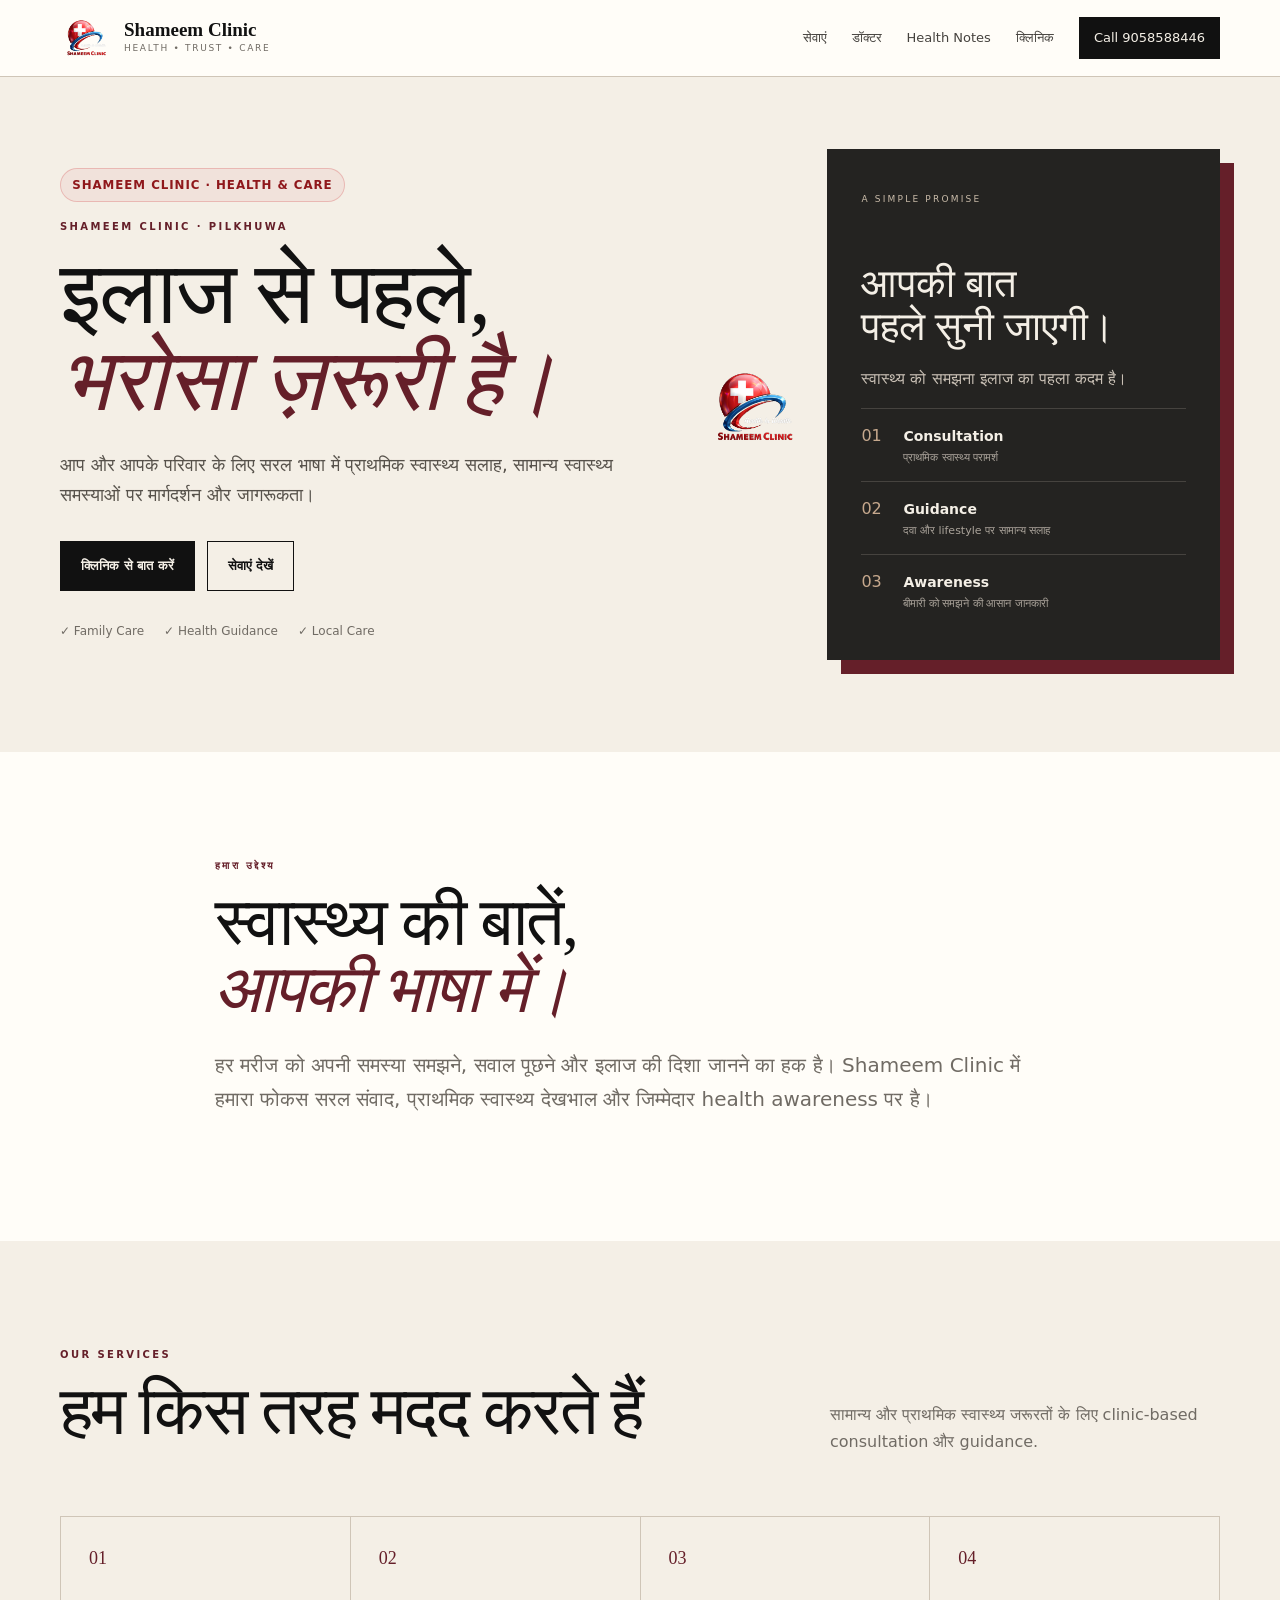
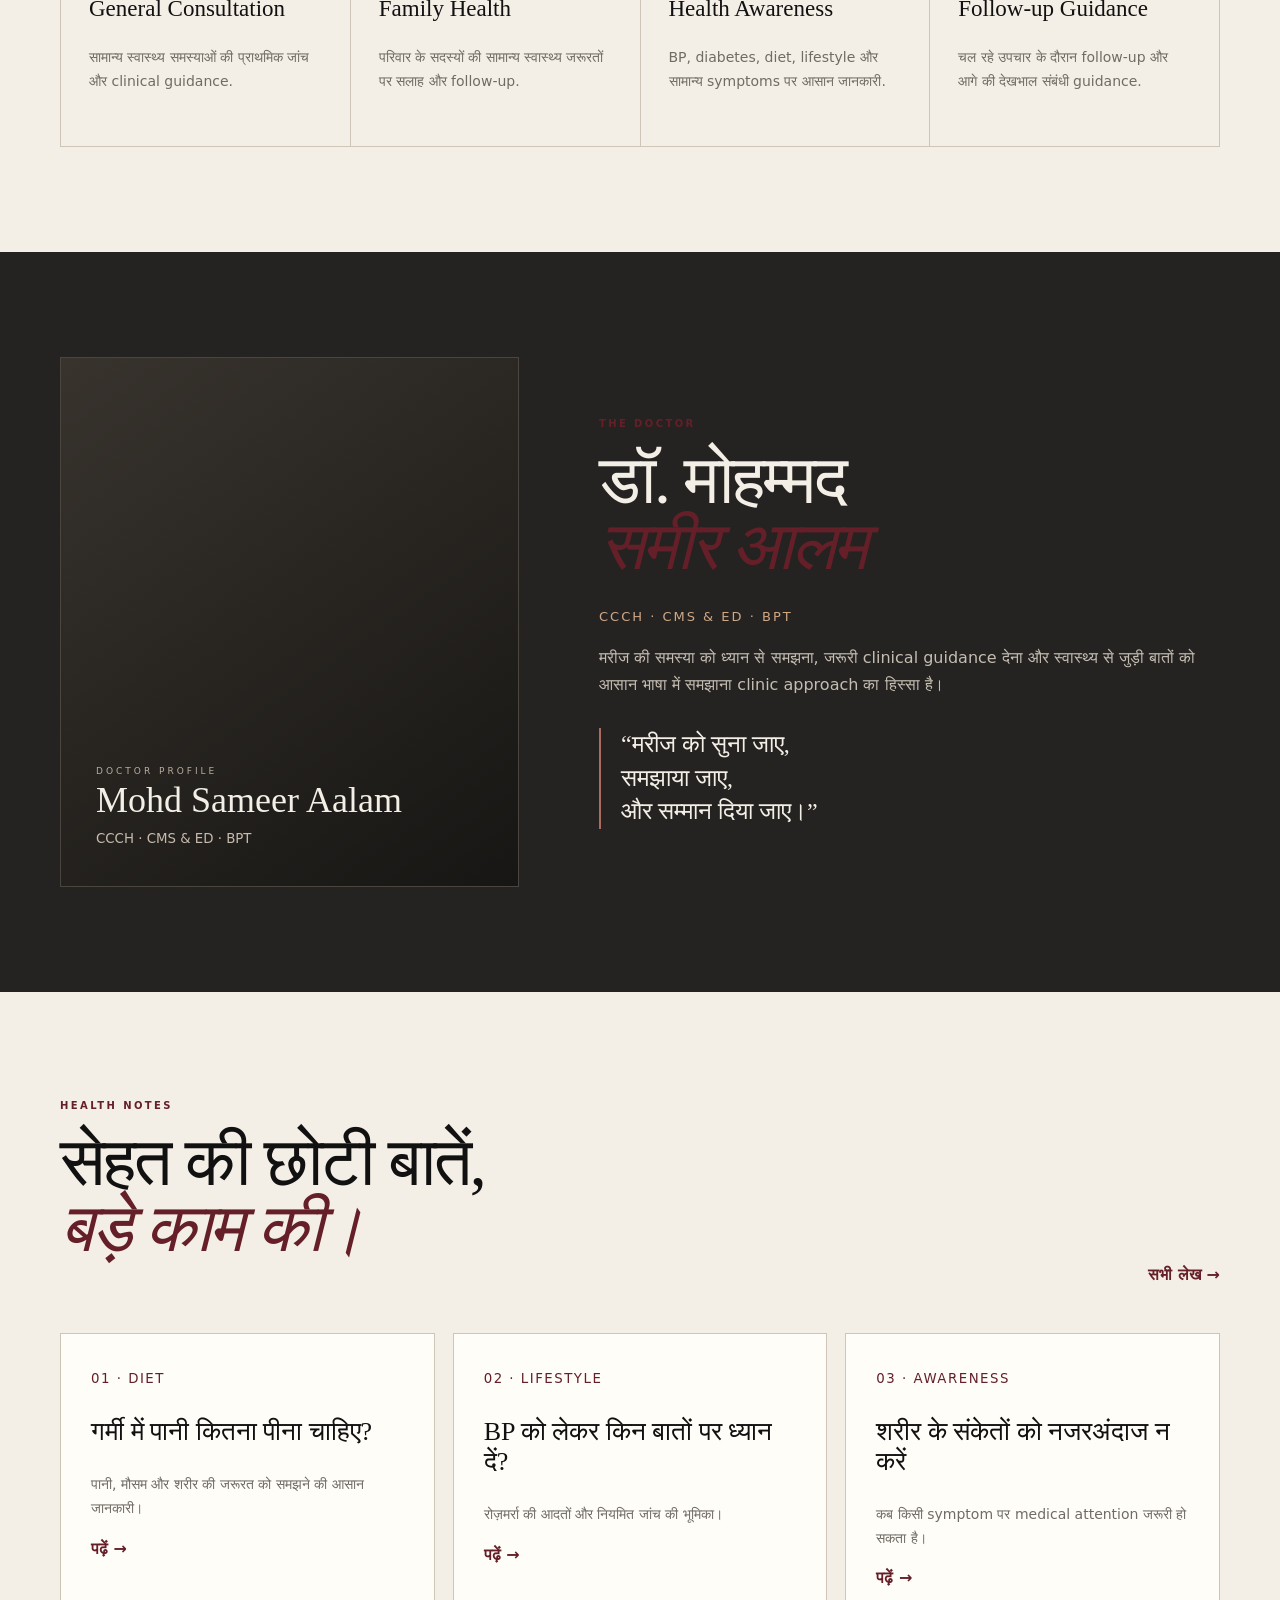
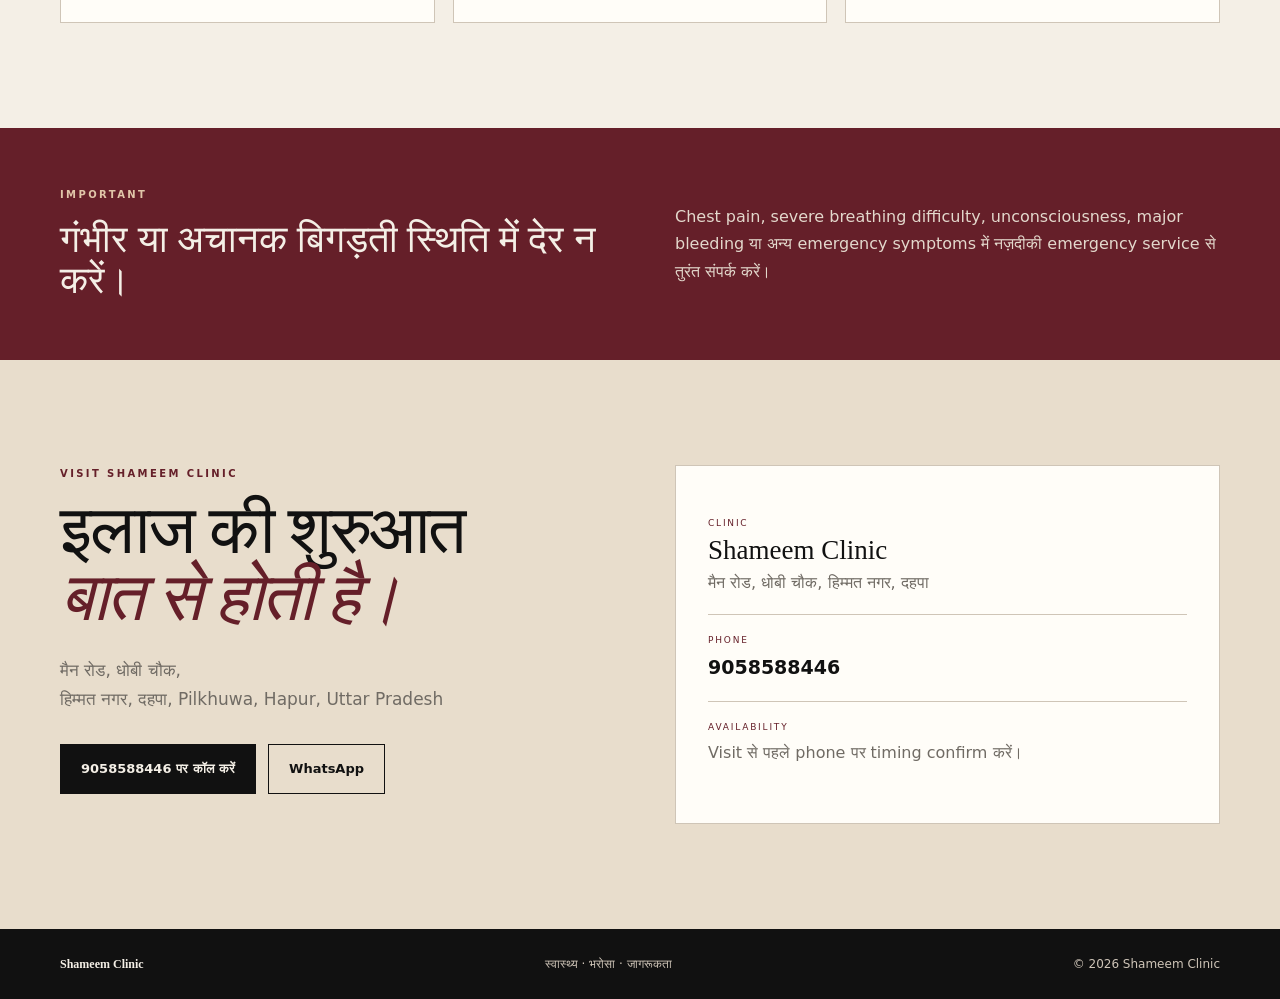
==== index.html @ fa13feb5 "Fix doctor section overflow and remove oversized logo" ====
<!doctype html>
<html lang="hi">
<head>
<meta charset="utf-8">
<meta name="viewport" content="width=device-width,initial-scale=1">
<title>Shameem Clinic | Pilkhuwa, Hapur</title>
<meta name="description" content="Shameem Clinic, Pilkhuwa, Hapur. प्राथमिक स्वास्थ्य परामर्श, family care और health awareness।">
<meta name="theme-color" content="#c82026">
<meta property="og:title" content="Shameem Clinic | Pilkhuwa, Hapur">
<meta property="og:description" content="सरल भाषा में स्वास्थ्य सलाह और प्राथमिक स्वास्थ्य सेवाएं।">
<link rel="icon" type="image/png" href="assets/shameem-clinic-logo-transparent.png">
<link rel="stylesheet" href="assets/style.css">
</head>
<body>
<header class="site-header">
  <div class="container nav-wrap">
    <a class="brand" href="#home" aria-label="Shameem Clinic home">
      <img class="brand-logo" src="assets/shameem-clinic-logo-transparent.png" alt="Shameem Clinic logo">
      <span class="brand-copy"><strong>Shameem Clinic</strong><small>Health • Trust • Care</small></span>
    </a>
    <button class="menu-btn" aria-label="Menu" aria-expanded="false" aria-controls="main-nav">☰</button>
    <nav id="main-nav" class="nav" aria-label="मुख्य मेनू">
      <a href="#services">सेवाएं</a>
      <a href="#doctor">डॉक्टर</a>
      <a href="#health">Health Notes</a>
      <a href="#visit">क्लिनिक</a>
      <a class="nav-cta" href="tel:+919058588446">Call 9058588446</a>
    </nav>
  </div>
</header>

<main>
<section id="home" class="hero">
  <div class="container hero-grid">
    <div class="hero-copy">
      <div class="sc-brand-badge">SHAMEEM CLINIC · HEALTH &amp; CARE</div>
      <p class="eyebrow">SHAMEEM CLINIC · PILKHUWA</p>
      <h1>इलाज से पहले,<br><em>भरोसा ज़रूरी है।</em></h1>
      <p class="lead">आप और आपके परिवार के लिए सरल भाषा में प्राथमिक स्वास्थ्य सलाह, सामान्य स्वास्थ्य समस्याओं पर मार्गदर्शन और जागरूकता।</p>
      <div class="actions">
        <a class="btn btn-dark" href="tel:+919058588446">क्लिनिक से बात करें</a>
        <a class="btn btn-light" href="#services">सेवाएं देखें</a>
      </div>
      <div class="trust-row">
        <span>✓ Family Care</span><span>✓ Health Guidance</span><span>✓ Local Care</span>
      </div>
    </div>

    <div class="hero-visual">
      <div class="hero-logo-wrap">
        <img class="sc-hero-logo" src="assets/shameem-clinic-logo-transparent.png" alt="Shameem Clinic logo" loading="eager">
      </div>
      <aside class="hero-card">
        <p class="card-label">A SIMPLE PROMISE</p>
        <h2>आपकी बात<br>पहले सुनी जाएगी।</h2>
        <p>स्वास्थ्य को समझना इलाज का पहला कदम है।</p>
        <div class="mini-note"><span>01</span><div><b>Consultation</b><small>प्राथमिक स्वास्थ्य परामर्श</small></div></div>
        <div class="mini-note"><span>02</span><div><b>Guidance</b><small>दवा और lifestyle पर सामान्य सलाह</small></div></div>
        <div class="mini-note"><span>03</span><div><b>Awareness</b><small>बीमारी को समझने की आसान जानकारी</small></div></div>
      </aside>
    </div>
  </div>
</section>

<section class="intro section">
  <div class="container narrow">
    <p class="eyebrow">हमारा उद्देश्य</p>
    <h2>स्वास्थ्य की बातें,<br><em>आपकी भाषा में।</em></h2>
    <p>हर मरीज को अपनी समस्या समझने, सवाल पूछने और इलाज की दिशा जानने का हक है। Shameem Clinic में हमारा फोकस सरल संवाद, प्राथमिक स्वास्थ्य देखभाल और जिम्मेदार health awareness पर है।</p>
  </div>
</section>

<section id="services" class="section cream">
  <div class="container">
    <div class="section-head">
      <div><p class="eyebrow">OUR SERVICES</p><h2>हम किस तरह मदद करते हैं</h2></div>
      <p>सामान्य और प्राथमिक स्वास्थ्य जरूरतों के लिए clinic-based consultation और guidance.</p>
    </div>
    <div class="service-grid">
      <article><span>01</span><h3>General Consultation</h3><p>सामान्य स्वास्थ्य समस्याओं की प्राथमिक जांच और clinical guidance.</p></article>
      <article><span>02</span><h3>Family Health</h3><p>परिवार के सदस्यों की सामान्य स्वास्थ्य जरूरतों पर सलाह और follow-up.</p></article>
      <article><span>03</span><h3>Health Awareness</h3><p>BP, diabetes, diet, lifestyle और सामान्य symptoms पर आसान जानकारी.</p></article>
      <article><span>04</span><h3>Follow-up Guidance</h3><p>चल रहे उपचार के दौरान follow-up और आगे की देखभाल संबंधी guidance.</p></article>
    </div>
  </div>
</section>

<section id="doctor" class="section doctor-section">
  <div class="container doctor-grid">
    <div class="portrait-placeholder">
      <span>DOCTOR PROFILE</span>
      <strong>Mohd Sameer Aalam</strong>
      <small>CCCH · CMS &amp; ED · BPT</small>
    </div>
    <div>
      <p class="eyebrow">THE DOCTOR</p>
      <h2>डॉ. मोहम्मद<br><em>समीर आलम</em></h2>
      <p class="credentials">CCCH · CMS &amp; ED · BPT</p>
      <p>मरीज की समस्या को ध्यान से समझना, जरूरी clinical guidance देना और स्वास्थ्य से जुड़ी बातों को आसान भाषा में समझाना clinic approach का हिस्सा है।</p>
      <div class="quote">“मरीज को सुना जाए,<br>समझाया जाए,<br>और सम्मान दिया जाए।”</div>
    </div>
  </div>
</section>

<section id="health" class="section cream">
  <div class="container">
    <div class="section-head">
      <div><p class="eyebrow">HEALTH NOTES</p><h2>सेहत की छोटी बातें,<br><em>बड़े काम की।</em></h2></div>
      <a class="text-link" href="health-notes.html">सभी लेख →</a>
    </div>
    <div class="article-grid">
      <article><small>01 · DIET</small><h3>गर्मी में पानी कितना पीना चाहिए?</h3><p>पानी, मौसम और शरीर की जरूरत को समझने की आसान जानकारी।</p><a href="health-notes.html">पढ़ें →</a></article>
      <article><small>02 · LIFESTYLE</small><h3>BP को लेकर किन बातों पर ध्यान दें?</h3><p>रोज़मर्रा की आदतों और नियमित जांच की भूमिका।</p><a href="health-notes.html">पढ़ें →</a></article>
      <article><small>03 · AWARENESS</small><h3>शरीर के संकेतों को नजरअंदाज न करें</h3><p>कब किसी symptom पर medical attention जरूरी हो सकता है।</p><a href="health-notes.html">पढ़ें →</a></article>
    </div>
  </div>
</section>

<section class="emergency">
  <div class="container emergency-inner">
    <div><p class="eyebrow">IMPORTANT</p><h2>गंभीर या अचानक बिगड़ती स्थिति में देर न करें।</h2></div>
    <p>Chest pain, severe breathing difficulty, unconsciousness, major bleeding या अन्य emergency symptoms में नज़दीकी emergency service से तुरंत संपर्क करें।</p>
  </div>
</section>

<section id="visit" class="section contact">
  <div class="container contact-grid">
    <div>
      <p class="eyebrow">VISIT SHAMEEM CLINIC</p>
      <h2>इलाज की शुरुआत<br><em>बात से होती है।</em></h2>
      <p class="address">मैन रोड, धोबी चौक,<br>हिम्मत नगर, दहपा, Pilkhuwa, Hapur, Uttar Pradesh</p>
      <div class="actions">
        <a class="btn btn-dark" href="tel:+919058588446">9058588446 पर कॉल करें</a>
        <a class="btn btn-light" href="https://wa.me/919058588446?text=Namaste%20Shameem%20Clinic%2C%20mujhe%20consultation%20ke%20baare%20mein%20jaankari%20chahiye." target="_blank" rel="noopener">WhatsApp</a>
      </div>
    </div>
    <div class="contact-card">
      <div><small>CLINIC</small><strong>Shameem Clinic</strong><span>मैन रोड, धोबी चौक, हिम्मत नगर, दहपा</span></div>
      <div><small>PHONE</small><a href="tel:+919058588446">9058588446</a></div>
      <div><small>AVAILABILITY</small><span>Visit से पहले phone पर timing confirm करें।</span></div>
    </div>
  </div>
</section>
</main>

<footer>
  <div class="container footer-grid"><strong>Shameem Clinic</strong><span>स्वास्थ्य · भरोसा · जागरूकता</span><span>© 2026 Shameem Clinic</span></div>
</footer>
<script src="assets/script.js"></script>
</body>
</html>
---- assets/style.css ----
:root{--cream:#f4efe6;--beige:#e8ddcc;--paper:#d9ccba;--ink:#111;--charcoal:#242321;--maroon:#651f29;--muted:#706b64;--border:#cfc5b7;--white:#fffdf8;--red:#c82026;--red-dark:#8f171b;--blue:#0879c9;--max:1160px}
*{box-sizing:border-box}
html{scroll-behavior:smooth}
body{margin:0;background:var(--white);color:var(--ink);font-family:Inter,Manrope,system-ui,-apple-system,"Segoe UI",sans-serif;line-height:1.7}
a{color:inherit;text-decoration:none}
.container{width:min(calc(100% - 40px),var(--max));margin:auto}
.site-header{position:sticky;top:0;z-index:20;background:rgba(255,253,248,.96);backdrop-filter:blur(10px);border-bottom:1px solid var(--border)}
.nav-wrap{min-height:76px;display:flex;align-items:center;justify-content:space-between}
.brand{display:flex;gap:12px;align-items:center}
.brand-logo{width:52px;height:52px;object-fit:contain;display:block;background:transparent;box-shadow:none}
.brand-copy strong{display:block;font:600 19px Georgia,serif}
.brand-copy small{display:block;color:var(--muted);font-size:9px;letter-spacing:1.7px;text-transform:uppercase}
.nav{display:flex;align-items:center;gap:25px;font-size:13px}
.nav a:not(.nav-cta){color:#45423e}
.nav a:hover{color:var(--maroon)}
.nav-cta{padding:10px 15px;background:var(--ink);color:var(--cream)!important}
.menu-btn{display:none;border:0;background:none;font-size:25px;color:var(--ink)}
.hero{background:var(--cream);padding:72px 0 92px}
.hero-grid{display:grid;grid-template-columns:1.05fr .95fr;gap:64px;align-items:center}
.hero-copy{padding:10px 0}
.sc-brand-badge{display:inline-flex;align-items:center;gap:.45rem;margin-bottom:1rem;padding:.38rem .7rem;border:1px solid rgba(200,32,38,.22);border-radius:999px;color:var(--red-dark);background:rgba(200,32,38,.055);font-size:.74rem;font-weight:800;letter-spacing:.08em;text-transform:uppercase}
.eyebrow{font-size:10px;letter-spacing:2.4px;color:var(--maroon);font-weight:800;margin:0 0 16px}
.hero h1,.section h2{font-family:"Cormorant Garamond",Georgia,"Times New Roman",serif;font-weight:500;line-height:.98;letter-spacing:-2px}
.hero h1{font-size:clamp(53px,7vw,88px);margin:0 0 26px}
.hero em,.section h2 em{color:var(--maroon);font-style:italic}
.lead{font-size:18px;max-width:660px;color:#57524b}
.actions{display:flex;gap:12px;margin:30px 0}
.btn{display:inline-block;padding:13px 20px;border:1px solid var(--ink);font-weight:700;font-size:13px;transition:.2s ease}
.btn:hover{transform:translateY(-2px)}
.btn-dark{background:var(--ink);color:var(--cream)}
.btn-light{background:transparent}
.trust-row{display:flex;gap:20px;flex-wrap:wrap;color:var(--muted);font-size:12px}
.hero-visual{display:grid;grid-template-columns:110px 1fr;gap:18px;align-items:center}
.hero-logo-wrap{display:flex;justify-content:center;align-items:flex-start;padding-top:5px}
.sc-hero-logo{width:100px;height:100px;object-fit:contain;border-radius:18px;background:transparent;box-shadow:none}
.hero-card{background:var(--charcoal);color:var(--cream);padding:34px;min-height:420px;box-shadow:14px 14px 0 var(--maroon)}
.card-label{font-size:9px;letter-spacing:2.2px;color:#c9bba9}
.hero-card h2{font:400 40px/1.08 Georgia,serif;margin:55px 0 14px}
.hero-card>p:not(.card-label){color:#c9c0b5}
.mini-note{border-top:1px solid #46433f;padding:13px 0;display:grid;grid-template-columns:42px 1fr;gap:0}
.mini-note>span{color:#c6a88d}.mini-note b{font-size:14px}.mini-note small{display:block;color:#aaa39a;font-size:11px}
.section{padding:105px 0}.narrow{max-width:850px}.section h2{font-size:clamp(44px,5.3vw,68px);margin:0 0 25px}
.intro p:not(.eyebrow){font-size:20px;color:var(--muted)}
.cream{background:var(--cream)}
.section-head{display:flex;justify-content:space-between;align-items:end;gap:30px;margin-bottom:45px}
.section-head>p{max-width:390px;color:var(--muted)}
.service-grid{display:grid;grid-template-columns:repeat(4,1fr);border-top:1px solid var(--border);border-left:1px solid var(--border)}
.service-grid article{padding:28px;border-right:1px solid var(--border);border-bottom:1px solid var(--border);min-height:230px;transition:.2s}
.service-grid article:hover{background:var(--white)}
.service-grid span{font:18px Georgia,serif;color:var(--maroon)}
.service-grid h3{font:400 23px/1.2 Georgia,serif}.service-grid p,.article-grid p{color:var(--muted);font-size:14px}
.doctor-section{background:var(--charcoal);color:var(--cream)}
.doctor-grid{display:grid;grid-template-columns:.85fr 1.15fr;gap:80px;align-items:center}
.portrait-placeholder{min-height:530px;background:linear-gradient(145deg,#38332d,#171614);display:flex;flex-direction:column;justify-content:flex-end;padding:35px;border:1px solid #4a453e;overflow:hidden}
.portrait-placeholder img{width:145px;height:145px;object-fit:contain;margin-bottom:auto;align-self:center;opacity:.95}
.portrait-placeholder span{font-size:9px;letter-spacing:3px;color:#b9ad9e}
.portrait-placeholder strong{font:36px Georgia,serif}.portrait-placeholder small{margin-top:7px;color:#c7bbac}
.doctor-section p:not(.eyebrow){color:#c5bdb2}.credentials{color:#d0a886!important;letter-spacing:2px;font-size:13px!important}
.quote{border-left:2px solid #a96c5e;padding-left:20px;margin-top:30px;font:24px/1.4 Georgia,serif}
.article-grid{display:grid;grid-template-columns:repeat(3,1fr);gap:18px}
.article-grid article{background:var(--white);border:1px solid var(--border);padding:30px;min-height:270px}
.article-grid small{color:var(--maroon);letter-spacing:1.5px}.article-grid h3{font:26px/1.15 Georgia,serif}
.article-grid a,.text-link{color:var(--maroon);font-weight:800}
.emergency{background:var(--maroon);color:var(--cream);padding:58px 0}.emergency .eyebrow{color:#e1c6a9}
.emergency-inner{display:grid;grid-template-columns:1fr 1fr;gap:70px;align-items:center}.emergency h2{font:38px/1.1 Georgia,serif;margin:0}.emergency p:last-child{color:#e3d8cc}
.contact{background:var(--beige)}.contact-grid{display:grid;grid-template-columns:1fr 1fr;gap:70px}
.address{font-size:17px;color:var(--muted)}.contact-card{background:var(--white);border:1px solid var(--border);padding:32px}
.contact-card>div{padding:18px 0;border-bottom:1px solid var(--border);display:grid;gap:3px}.contact-card>div:last-child{border-bottom:0}
.contact-card small{font-size:9px;letter-spacing:1.8px;color:var(--maroon)}.contact-card strong{font:27px Georgia,serif}.contact-card span{color:var(--muted)}.contact-card a{font-size:19px;font-weight:700}
.footer-grid{display:flex;justify-content:space-between;gap:20px;font-size:12px}.footer-grid strong{color:var(--cream);font-family:Georgia,serif}.footer-grid span{color:#cfc5b8}
footer{background:var(--ink);padding:25px 0}
@media(max-width:900px){.nav{display:none;position:absolute;top:76px;left:0;right:0;background:var(--white);padding:20px;flex-direction:column;align-items:stretch;border-bottom:1px solid var(--border)}.nav.open{display:flex}.menu-btn{display:block}.hero-grid,.doctor-grid,.contact-grid,.emergency-inner{grid-template-columns:1fr}.hero{padding:58px 0 72px}.hero-visual{grid-template-columns:90px 1fr}.service-grid{grid-template-columns:1fr 1fr}.article-grid{grid-template-columns:1fr}.section{padding:72px 0}.doctor-grid{gap:40px}.portrait-placeholder{min-height:420px}.section-head{display:block}.section-head>p{margin-top:15px}.footer-grid{flex-direction:column}}
@media(max-width:560px){.container{width:min(calc(100% - 28px),var(--max))}.brand-logo{width:46px;height:46px}.hero h1{font-size:48px}.hero-visual{grid-template-columns:1fr;gap:20px}.hero-logo-wrap{justify-content:flex-start}.sc-hero-logo{width:115px;height:115px}.service-grid{grid-template-columns:1fr}.hero-card{padding:25px;box-shadow:10px 10px 0 var(--maroon)}.hero-card h2{font-size:32px}.actions{flex-direction:column}.btn{text-align:center}.trust-row{display:grid;gap:6px}.section h2{letter-spacing:-1.2px}}
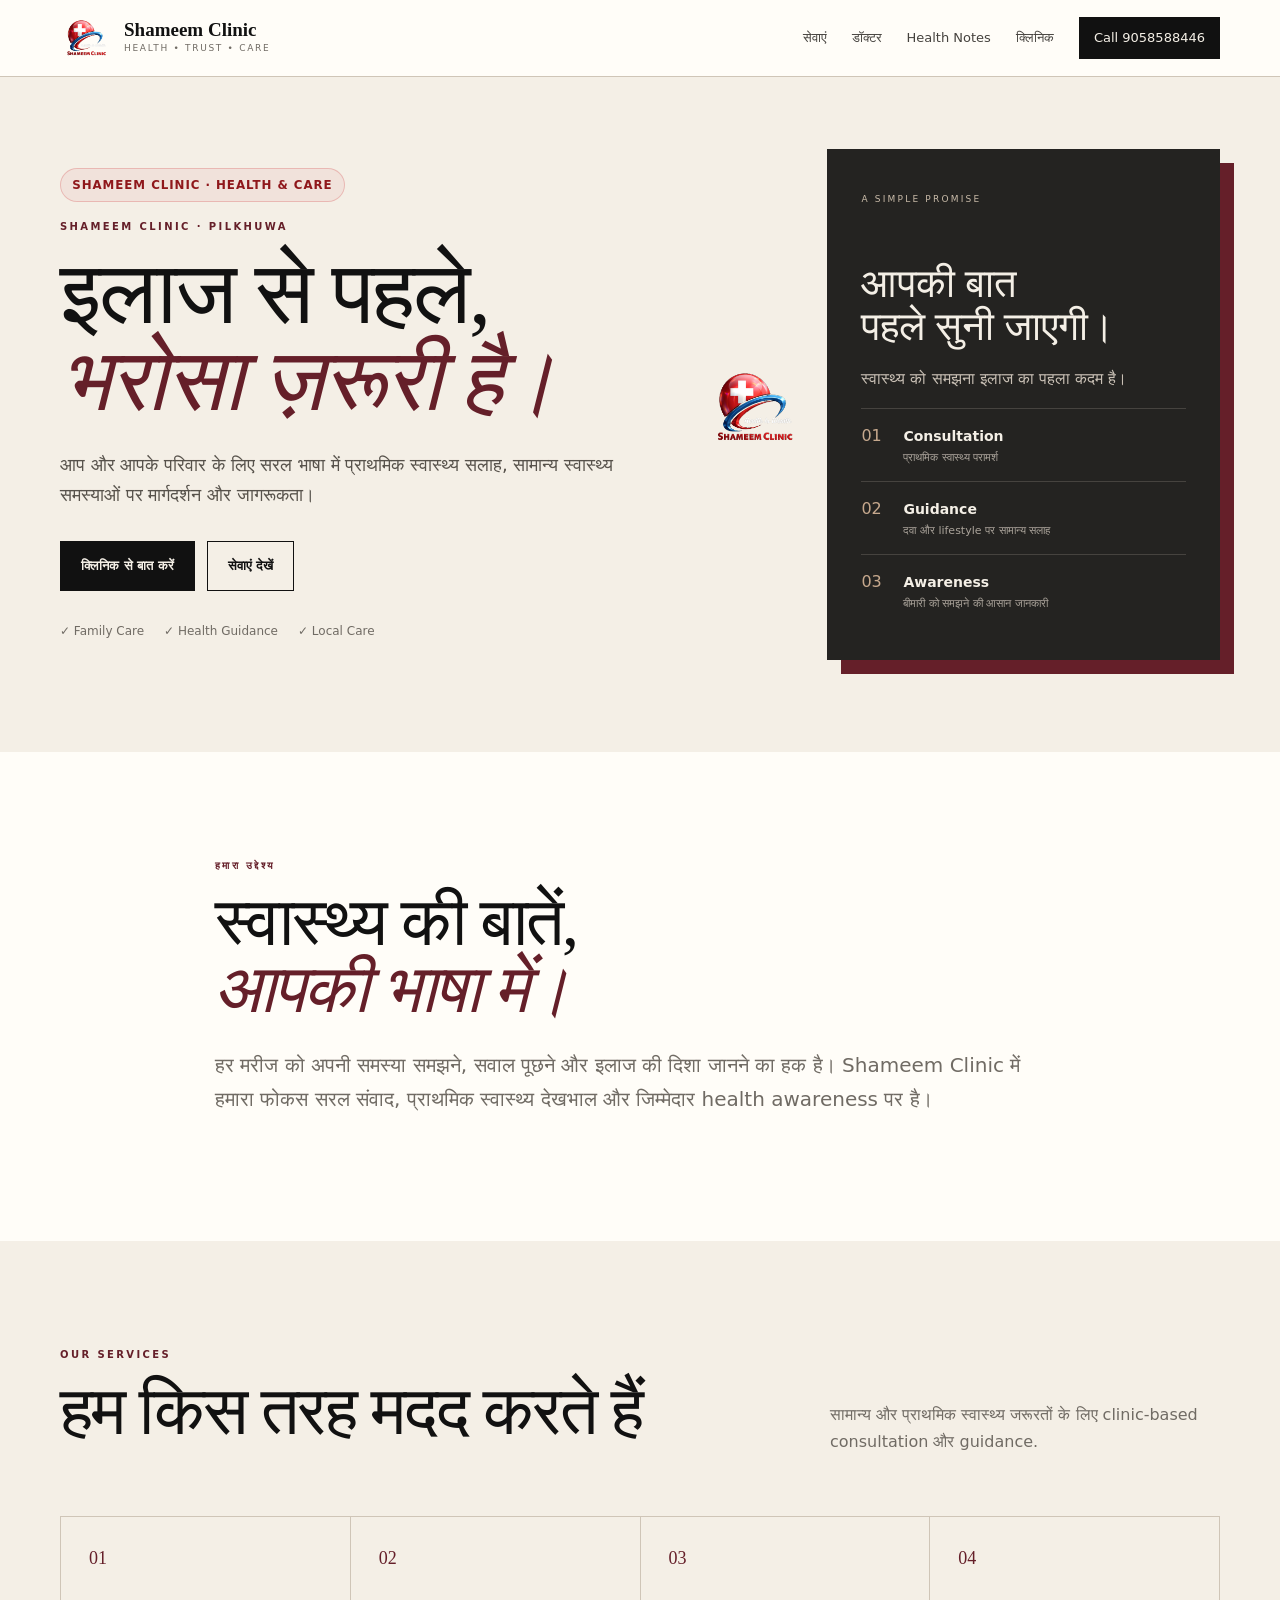
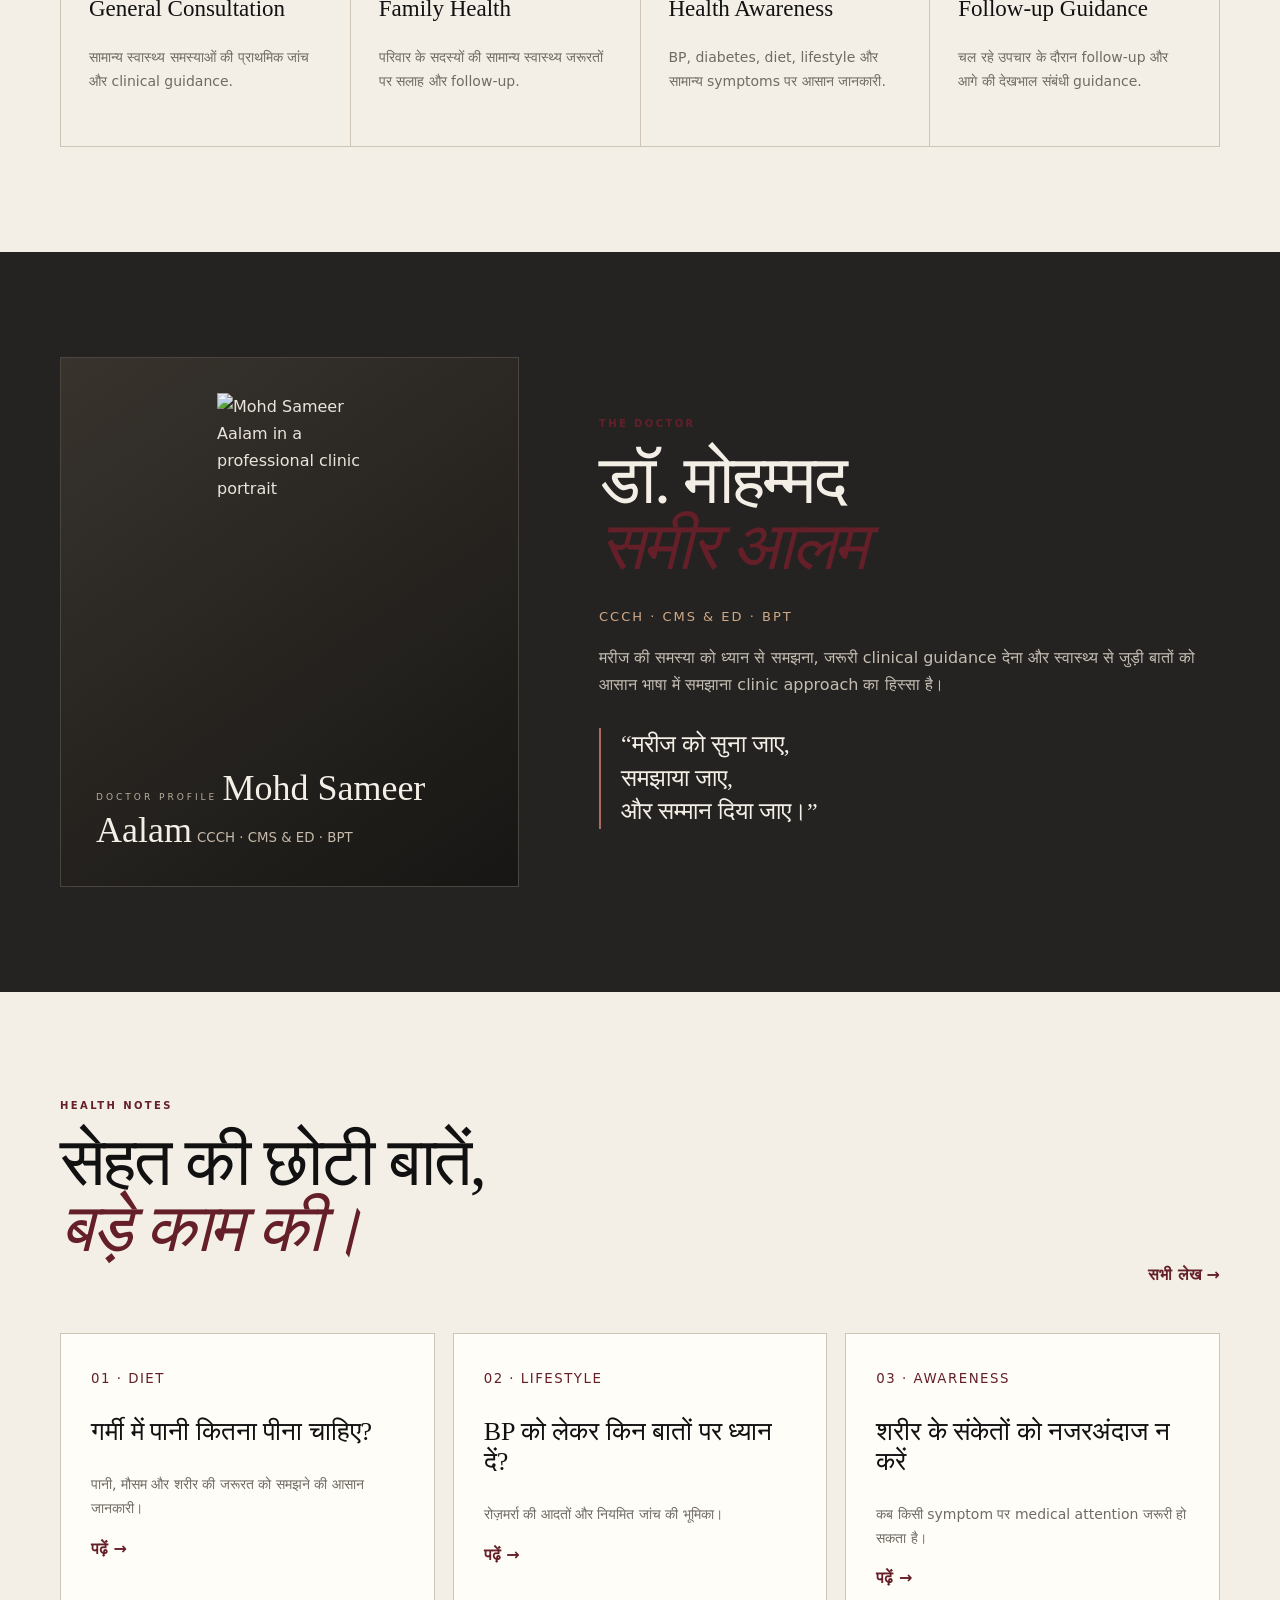
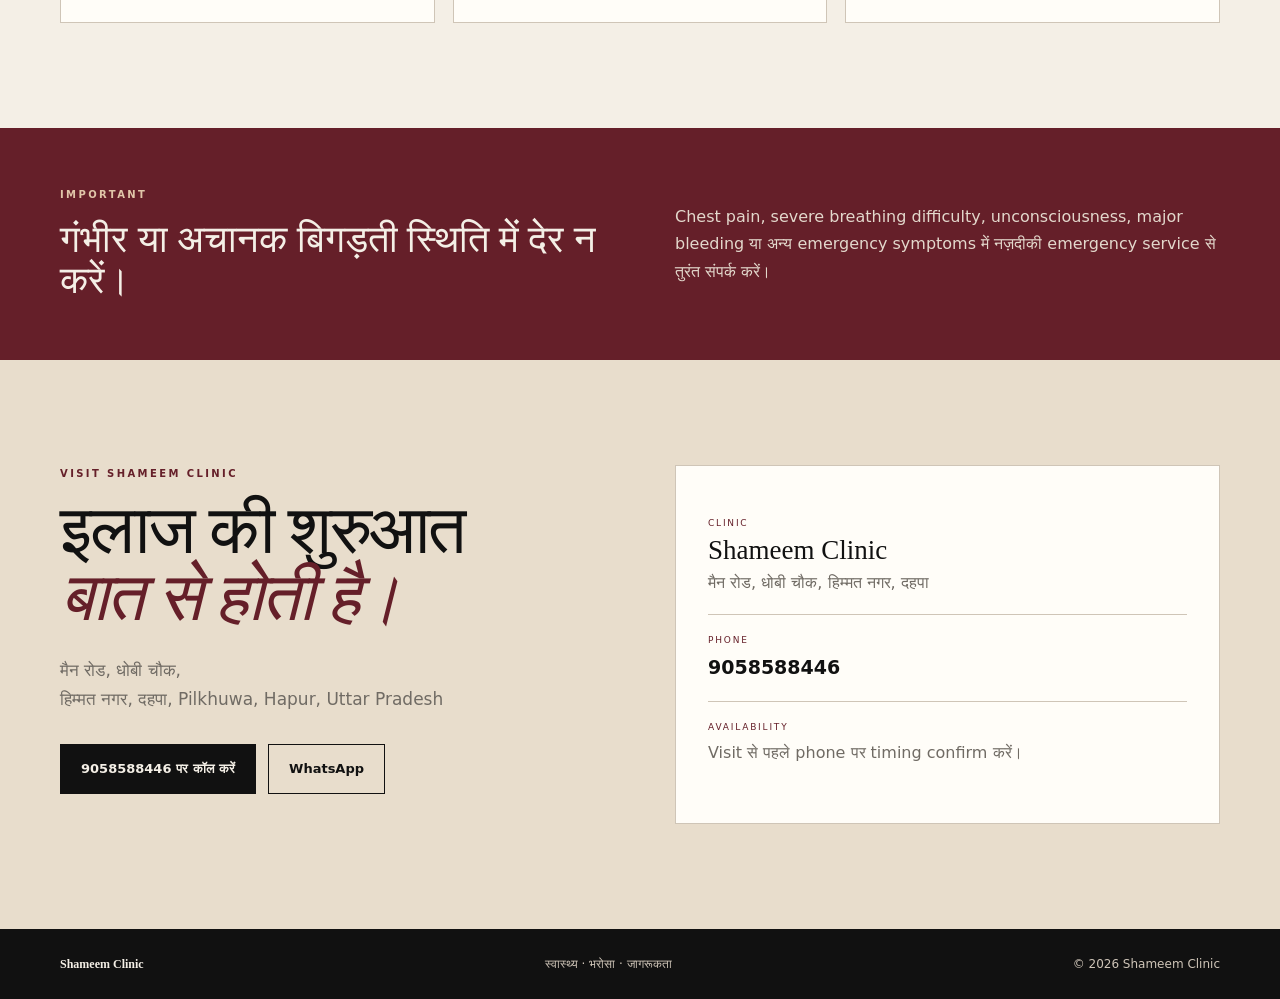
==== commit 300d1fc5: "Add professional doctor portrait to clinic profile" ====
--- a/index.html
+++ b/index.html
@@ -88,9 +88,12 @@
 <section id="doctor" class="section doctor-section">
   <div class="container doctor-grid">
     <div class="portrait-placeholder">
-      <span>DOCTOR PROFILE</span>
-      <strong>Mohd Sameer Aalam</strong>
-      <small>CCCH · CMS &amp; ED · BPT</small>
+      <img class="doctor-photo" src="assets/doctor-profile.webp" alt="Mohd Sameer Aalam in a professional clinic portrait" loading="lazy">
+      <div class="doctor-photo-caption">
+        <span>DOCTOR PROFILE</span>
+        <strong>Mohd Sameer Aalam</strong>
+        <small>CCCH · CMS &amp; ED · BPT</small>
+      </div>
     </div>
     <div>
       <p class="eyebrow">THE DOCTOR</p>
--- a/assets/style.css
+++ b/assets/style.css
@@ -1,6 +1,8 @@
 :root{--cream:#f4efe6;--beige:#e8ddcc;--paper:#d9ccba;--ink:#111;--charcoal:#242321;--maroon:#651f29;--muted:#706b64;--border:#cfc5b7;--white:#fffdf8;--red:#c82026;--red-dark:#8f171b;--blue:#0879c9;--max:1160px}
 *{box-sizing:border-box}
 html{scroll-behavior:smooth}
+html,body{max-width:100%;overflow-x:hidden}
+img{max-width:100%;height:auto;display:block}
 body{margin:0;background:var(--white);color:var(--ink);font-family:Inter,Manrope,system-ui,-apple-system,"Segoe UI",sans-serif;line-height:1.7}
 a{color:inherit;text-decoration:none}
 .container{width:min(calc(100% - 40px),var(--max));margin:auto}
@@ -52,7 +54,7 @@
 .doctor-section{background:var(--charcoal);color:var(--cream)}
 .doctor-grid{display:grid;grid-template-columns:.85fr 1.15fr;gap:80px;align-items:center}
 .portrait-placeholder{min-height:530px;background:linear-gradient(145deg,#38332d,#171614);display:flex;flex-direction:column;justify-content:flex-end;padding:35px;border:1px solid #4a453e;overflow:hidden}
-.portrait-placeholder img{width:145px;height:145px;object-fit:contain;margin-bottom:auto;align-self:center;opacity:.95}
+.portrait-placeholder img{width:145px!important;height:145px!important;max-width:145px!important;max-height:145px!important;object-fit:contain;margin-bottom:auto;align-self:center;opacity:.95}
 .portrait-placeholder span{font-size:9px;letter-spacing:3px;color:#b9ad9e}
 .portrait-placeholder strong{font:36px Georgia,serif}.portrait-placeholder small{margin-top:7px;color:#c7bbac}
 .doctor-section p:not(.eyebrow){color:#c5bdb2}.credentials{color:#d0a886!important;letter-spacing:2px;font-size:13px!important}
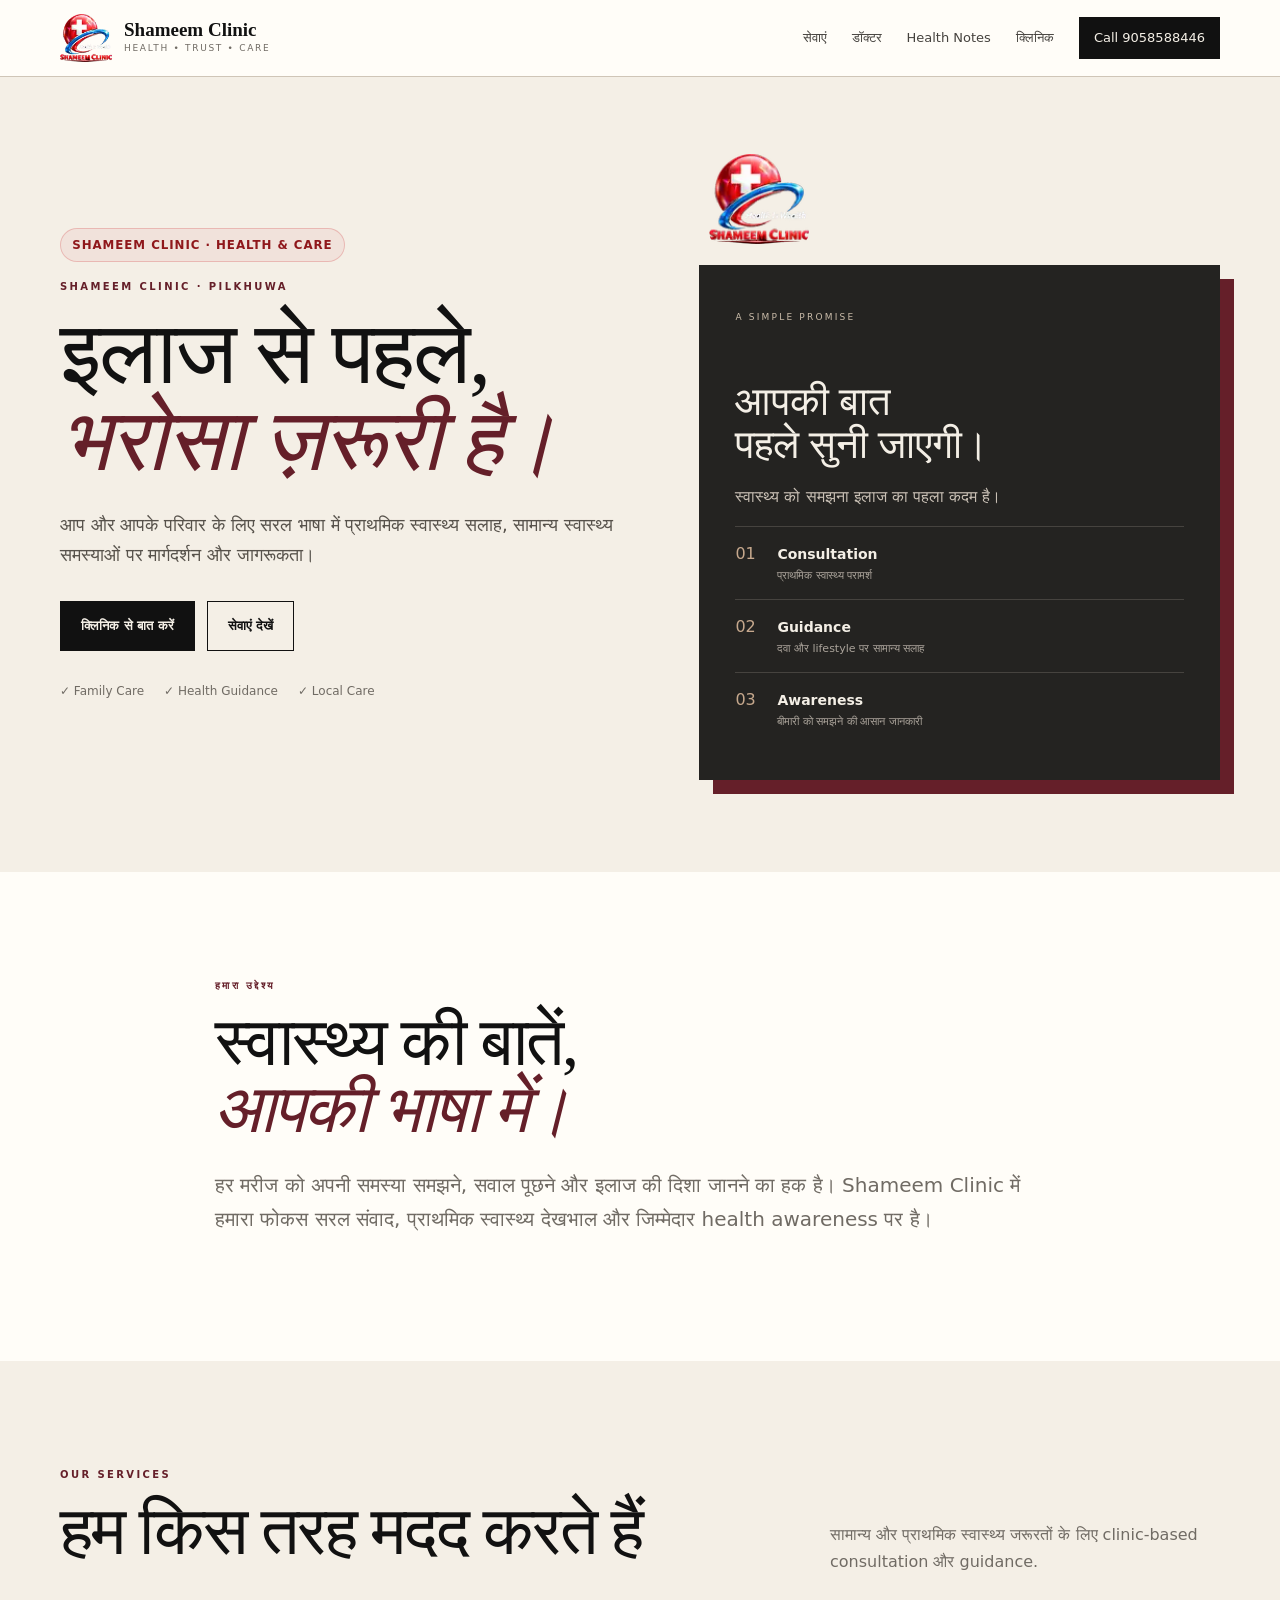
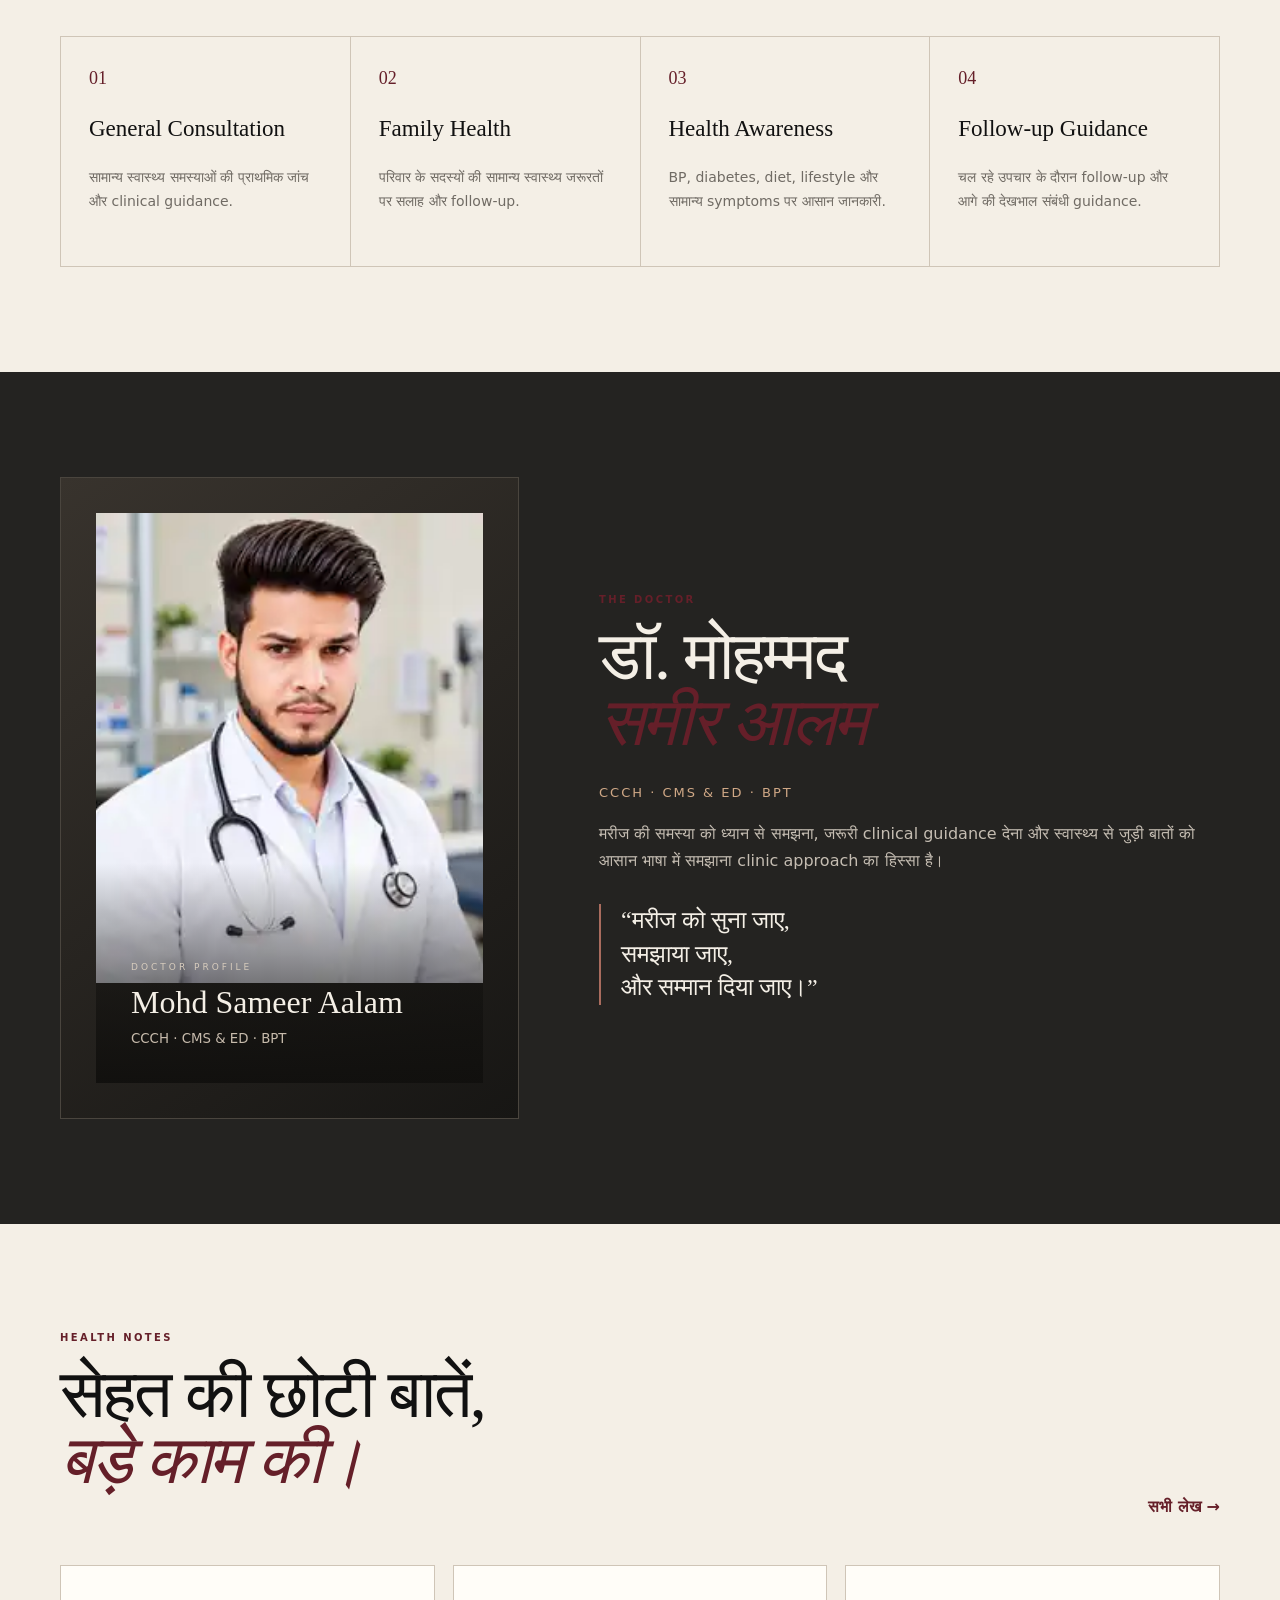
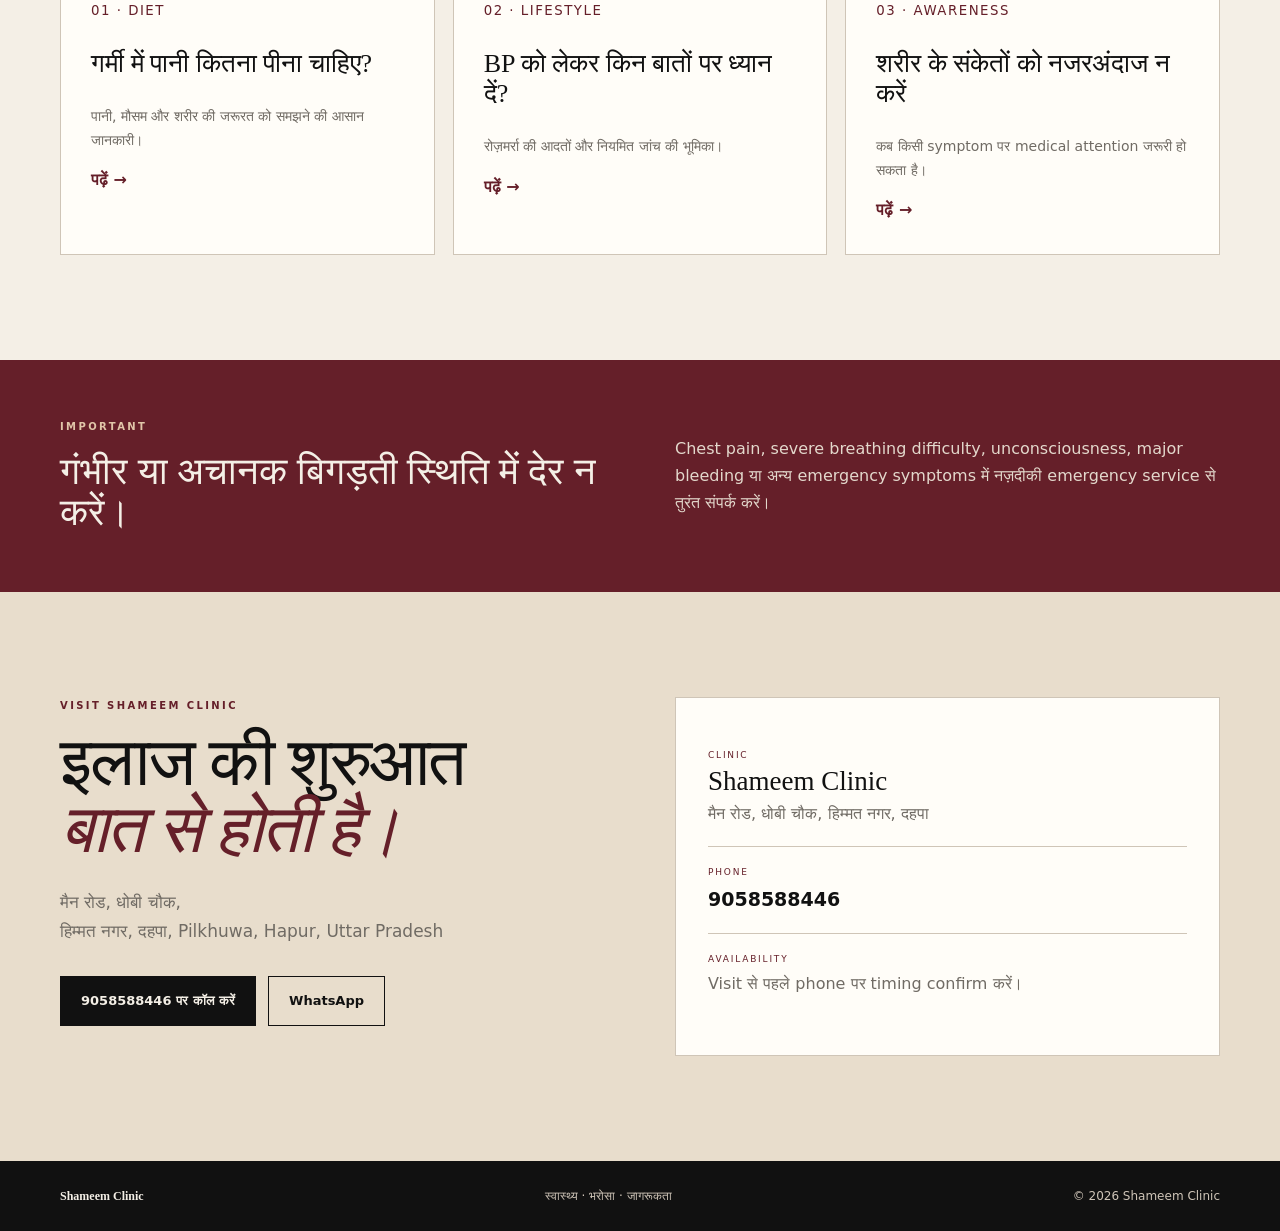
==== commit 8af70a58: "Make full clinic logo visible in hero" ====
--- a/index.html
+++ b/index.html
@@ -48,7 +48,9 @@
 
     <div class="hero-visual">
       <div class="hero-logo-wrap">
-        <img class="sc-hero-logo" src="assets/shameem-clinic-logo-transparent.png" alt="Shameem Clinic logo" loading="eager">
+        <div class="hero-logo-plate">
+          <img class="sc-hero-logo" src="assets/shameem-clinic-logo-transparent.png" alt="Shameem Clinic logo — Health Is Wealth" loading="eager">
+        </div>
       </div>
       <aside class="hero-card">
         <p class="card-label">A SIMPLE PROMISE</p>
--- a/assets/style.css
+++ b/assets/style.css
@@ -32,10 +32,10 @@
 .btn-dark{background:var(--ink);color:var(--cream)}
 .btn-light{background:transparent}
 .trust-row{display:flex;gap:20px;flex-wrap:wrap;color:var(--muted);font-size:12px}
-.hero-visual{display:grid;grid-template-columns:110px 1fr;gap:18px;align-items:center}
-.hero-logo-wrap{display:flex;justify-content:center;align-items:flex-start;padding-top:5px}
+.hero-visual{display:grid;grid-template-columns:1fr;gap:16px;align-items:start}
+.hero-logo-wrap{display:flex;justify-content:flex-start;align-items:flex-start;padding:0 0 0 10px}
 .sc-hero-logo{width:100px;height:100px;object-fit:contain;border-radius:18px;background:transparent;box-shadow:none}
-.hero-card{background:var(--charcoal);color:var(--cream);padding:34px;min-height:420px;box-shadow:14px 14px 0 var(--maroon)}
+.hero-card{background:var(--charcoal);color:var(--cream);padding:36px;min-height:420px;box-shadow:14px 14px 0 var(--maroon);width:100%}
 .card-label{font-size:9px;letter-spacing:2.2px;color:#c9bba9}
 .hero-card h2{font:400 40px/1.08 Georgia,serif;margin:55px 0 14px}
 .hero-card>p:not(.card-label){color:#c9c0b5}
@@ -55,6 +55,11 @@
 .doctor-grid{display:grid;grid-template-columns:.85fr 1.15fr;gap:80px;align-items:center}
 .portrait-placeholder{min-height:530px;background:linear-gradient(145deg,#38332d,#171614);display:flex;flex-direction:column;justify-content:flex-end;padding:35px;border:1px solid #4a453e;overflow:hidden}
 .portrait-placeholder img{width:145px!important;height:145px!important;max-width:145px!important;max-height:145px!important;object-fit:contain;margin-bottom:auto;align-self:center;opacity:.95}
+.portrait-placeholder .doctor-photo{width:100%!important;max-width:none!important;height:470px!important;max-height:none!important;min-height:470px!important;object-fit:cover!important;object-position:center 18%!important;margin:0!important;align-self:stretch!important;opacity:1!important;display:block!important}
+.portrait-placeholder .doctor-photo-caption{margin-top:-120px;padding:88px 35px 32px;position:relative;background:linear-gradient(to top,rgba(17,16,14,.97),rgba(17,16,14,0))!important}
+.portrait-placeholder .doctor-photo-caption span{font-size:9px;letter-spacing:3px;color:#d7ccbd}
+.portrait-placeholder .doctor-photo-caption strong{display:block;margin-top:6px;font:32px Georgia,serif;color:var(--cream)}
+.portrait-placeholder .doctor-photo-caption small{display:block;margin-top:7px;color:#c7bbac}
 .portrait-placeholder span{font-size:9px;letter-spacing:3px;color:#b9ad9e}
 .portrait-placeholder strong{font:36px Georgia,serif}.portrait-placeholder small{margin-top:7px;color:#c7bbac}
 .doctor-section p:not(.eyebrow){color:#c5bdb2}.credentials{color:#d0a886!important;letter-spacing:2px;font-size:13px!important}
@@ -71,5 +76,13 @@
 .contact-card small{font-size:9px;letter-spacing:1.8px;color:var(--maroon)}.contact-card strong{font:27px Georgia,serif}.contact-card span{color:var(--muted)}.contact-card a{font-size:19px;font-weight:700}
 .footer-grid{display:flex;justify-content:space-between;gap:20px;font-size:12px}.footer-grid strong{color:var(--cream);font-family:Georgia,serif}.footer-grid span{color:#cfc5b8}
 footer{background:var(--ink);padding:25px 0}
-@media(max-width:900px){.nav{display:none;position:absolute;top:76px;left:0;right:0;background:var(--white);padding:20px;flex-direction:column;align-items:stretch;border-bottom:1px solid var(--border)}.nav.open{display:flex}.menu-btn{display:block}.hero-grid,.doctor-grid,.contact-grid,.emergency-inner{grid-template-columns:1fr}.hero{padding:58px 0 72px}.hero-visual{grid-template-columns:90px 1fr}.service-grid{grid-template-columns:1fr 1fr}.article-grid{grid-template-columns:1fr}.section{padding:72px 0}.doctor-grid{gap:40px}.portrait-placeholder{min-height:420px}.section-head{display:block}.section-head>p{margin-top:15px}.footer-grid{flex-direction:column}}
+@media(max-width:900px){.nav{display:none;position:absolute;top:76px;left:0;right:0;background:var(--white);padding:20px;flex-direction:column;align-items:stretch;border-bottom:1px solid var(--border)}.nav.open{display:flex}.menu-btn{display:block}.hero-grid,.doctor-grid,.contact-grid,.emergency-inner{grid-template-columns:1fr}.hero{padding:58px 0 72px}.hero-visual{grid-template-columns:1fr}.service-grid{grid-template-columns:1fr 1fr}.article-grid{grid-template-columns:1fr}.section{padding:72px 0}.doctor-grid{gap:40px}.portrait-placeholder{min-height:420px}.section-head{display:block}.section-head>p{margin-top:15px}.footer-grid{flex-direction:column}}
 @media(max-width:560px){.container{width:min(calc(100% - 28px),var(--max))}.brand-logo{width:46px;height:46px}.hero h1{font-size:48px}.hero-visual{grid-template-columns:1fr;gap:20px}.hero-logo-wrap{justify-content:flex-start}.sc-hero-logo{width:115px;height:115px}.service-grid{grid-template-columns:1fr}.hero-card{padding:25px;box-shadow:10px 10px 0 var(--maroon)}.hero-card h2{font-size:32px}.actions{flex-direction:column}.btn{text-align:center}.trust-row{display:grid;gap:6px}.section h2{letter-spacing:-1.2px}}
+
+.doctor-photo{width:100%!important;height:470px!important;min-height:470px!important;object-fit:cover!important;object-position:center 18%!important;display:block;filter:saturate(.96)}
+.doctor-photo-caption{position:relative;margin-top:-120px;padding:88px 35px 32px;background:linear-gradient(to top,rgba(17,16,14,.97),rgba(17,16,14,0));}
+.doctor-photo-caption span{font-size:9px;letter-spacing:3px;color:#d7ccbd}
+.doctor-photo-caption strong{display:block;margin-top:6px;font:32px Georgia,serif;color:var(--cream)}
+.doctor-photo-caption small{display:block;margin-top:7px;color:#c7bbac}
+@media(max-width:900px){.portrait-placeholder .doctor-photo,.doctor-photo{height:430px!important;min-height:430px!important}}
+@media(max-width:560px){.portrait-placeholder .doctor-photo,.doctor-photo{height:360px!important;min-height:360px!important}.portrait-placeholder .doctor-photo-caption{padding:75px 24px 26px;margin-top:-105px}.portrait-placeholder .doctor-photo-caption strong{font-size:27px}}
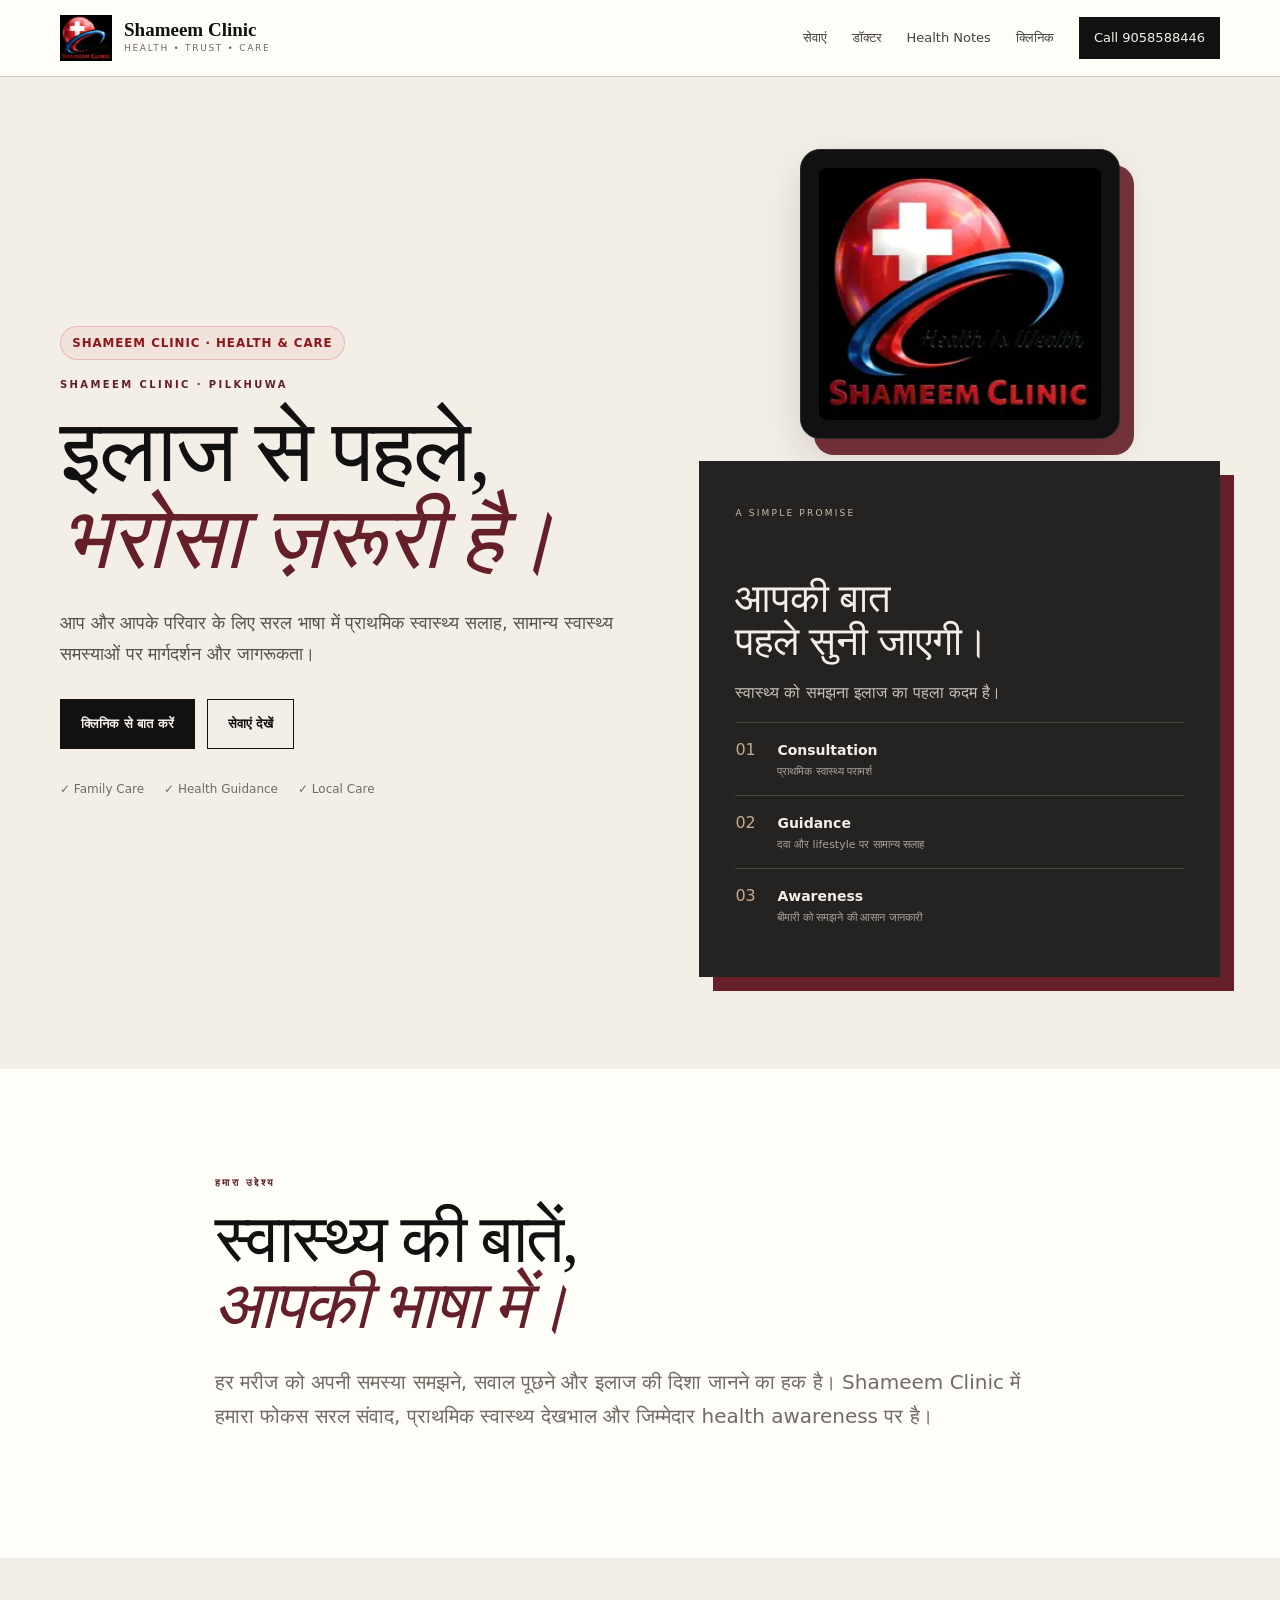
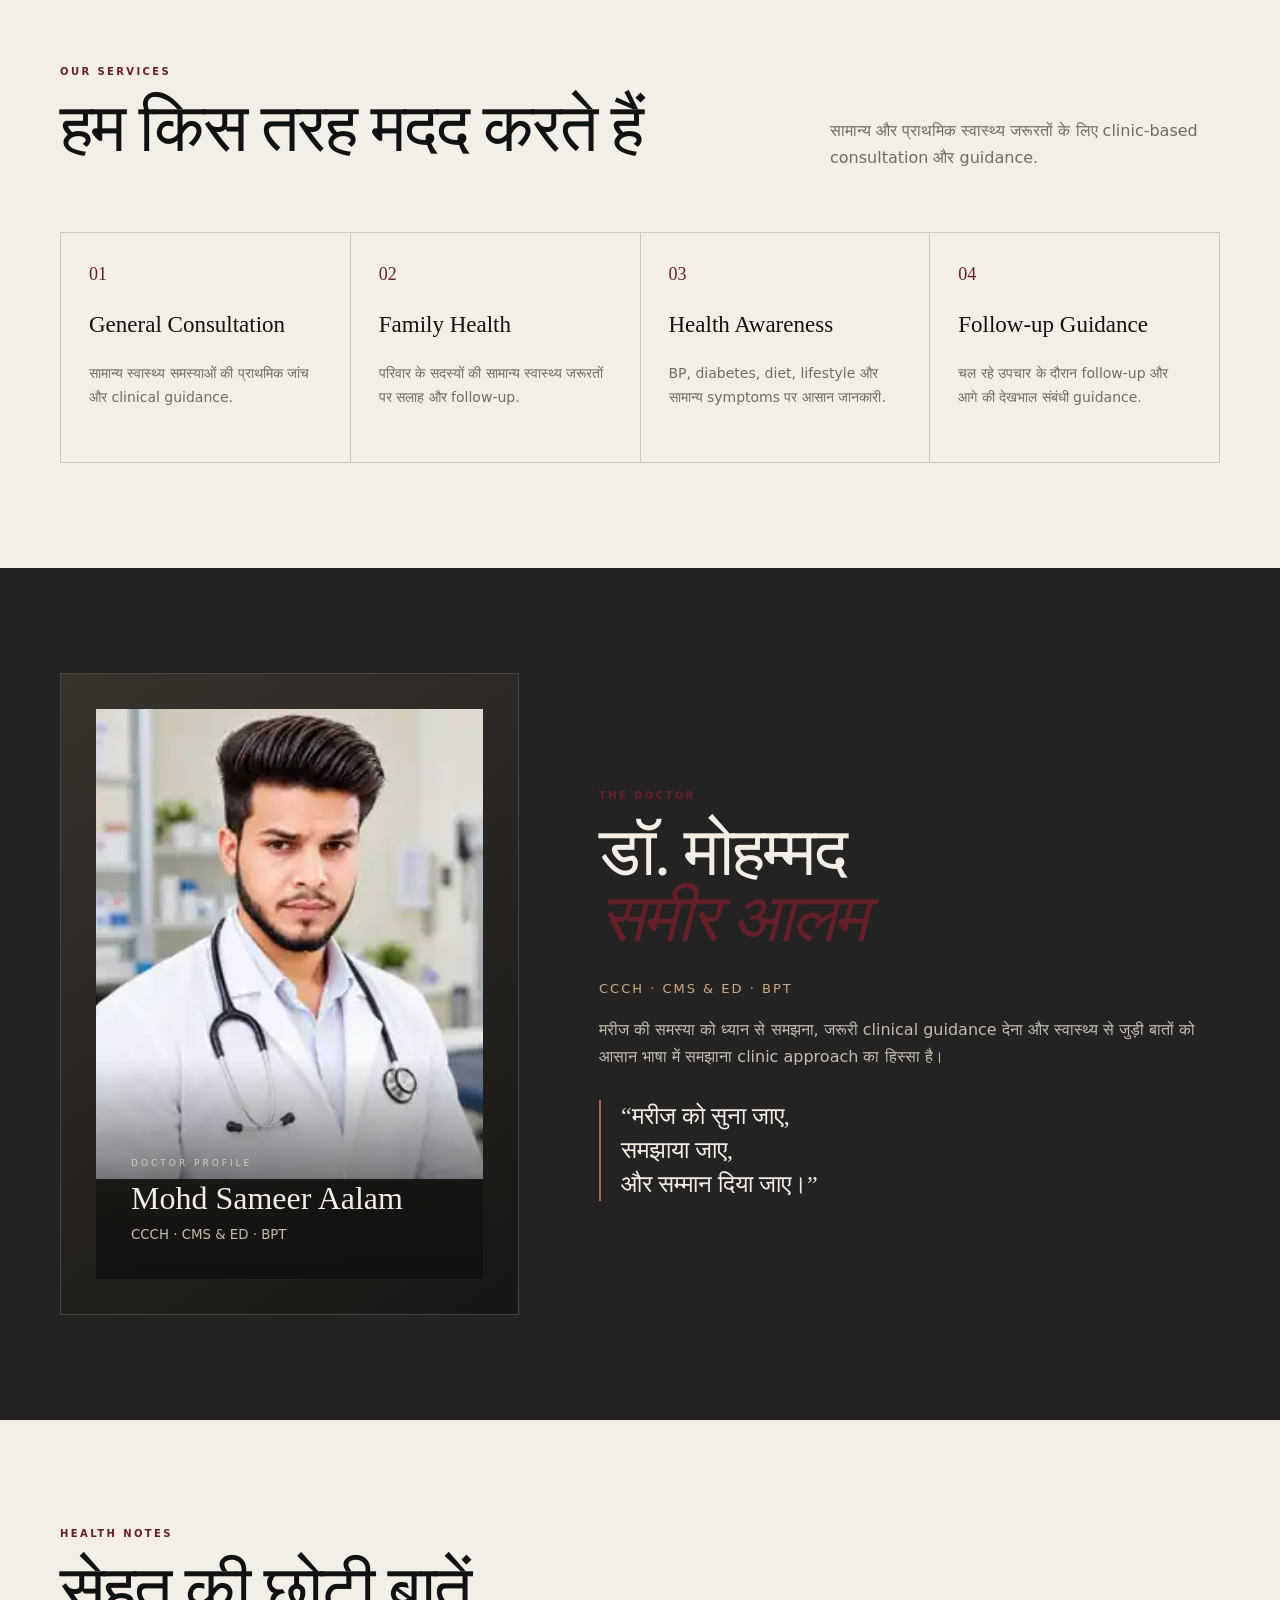
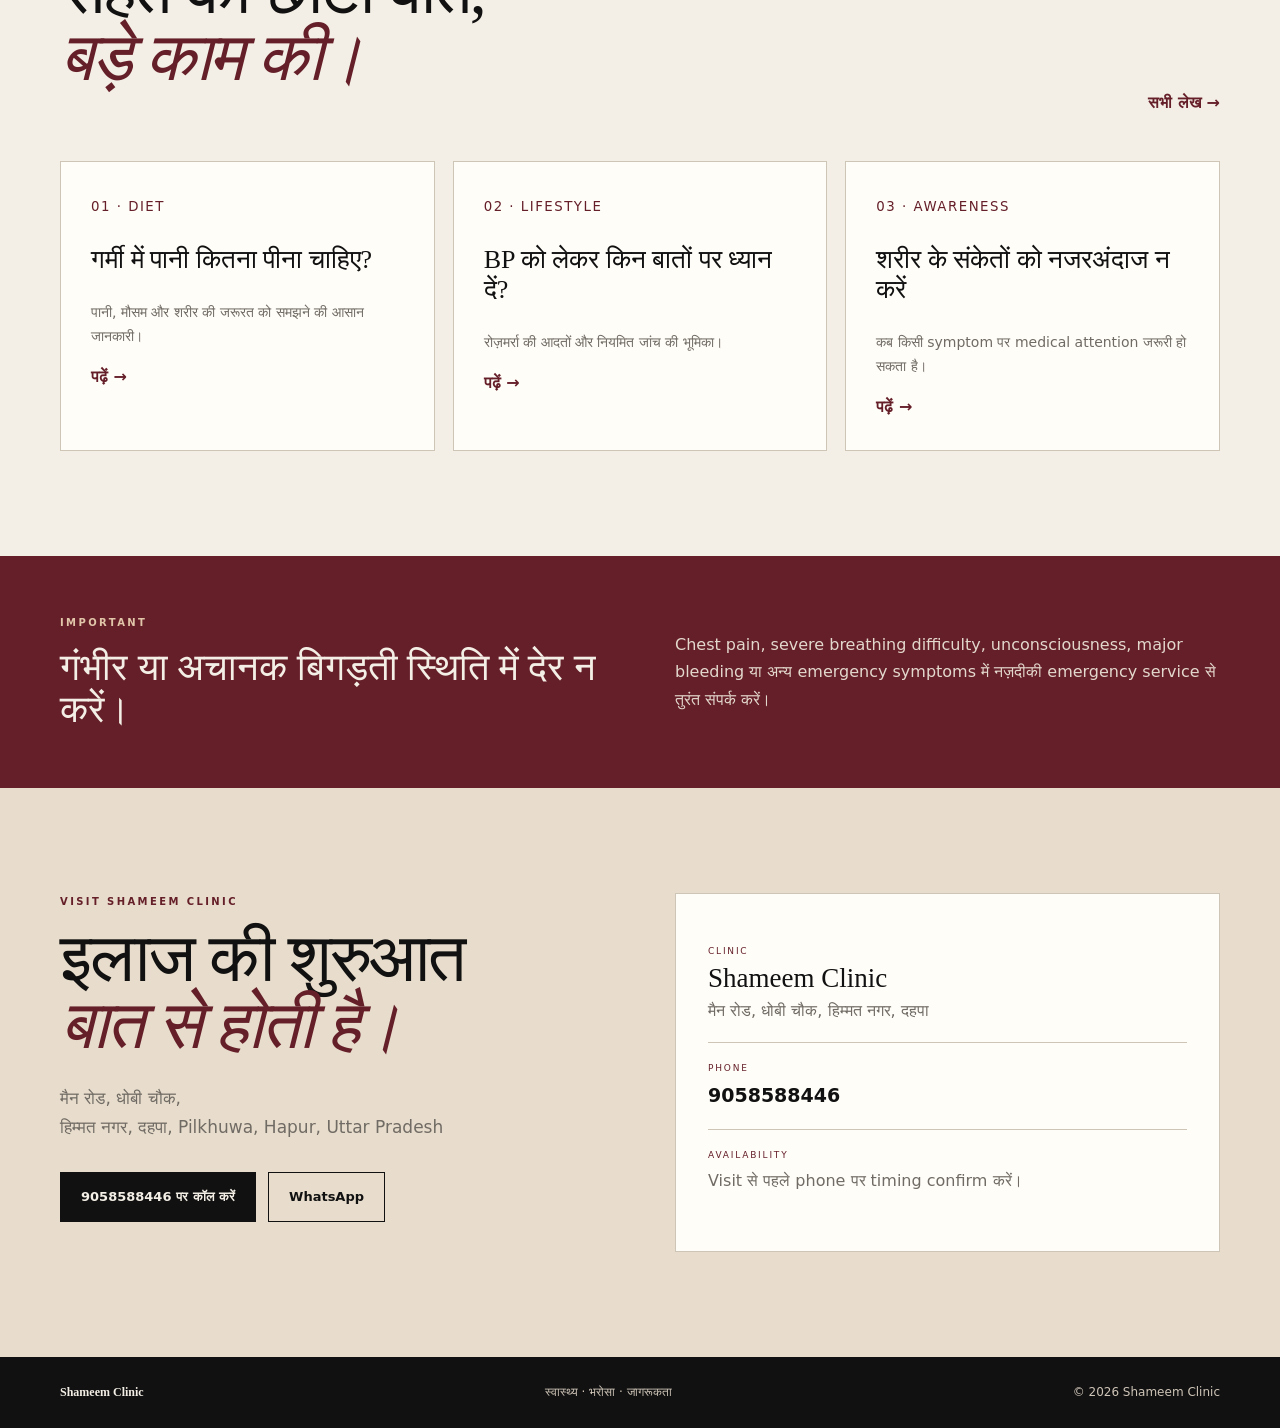
==== commit de143755: "Use updated clinic logo across website" ====
--- a/index.html
+++ b/index.html
@@ -8,14 +8,14 @@
 <meta name="theme-color" content="#c82026">
 <meta property="og:title" content="Shameem Clinic | Pilkhuwa, Hapur">
 <meta property="og:description" content="सरल भाषा में स्वास्थ्य सलाह और प्राथमिक स्वास्थ्य सेवाएं।">
-<link rel="icon" type="image/png" href="assets/shameem-clinic-logo-transparent.png">
+<link rel="icon" type="image/webp" href="assets/shameem-clinic-logo-final.webp">
 <link rel="stylesheet" href="assets/style.css">
 </head>
 <body>
 <header class="site-header">
   <div class="container nav-wrap">
     <a class="brand" href="#home" aria-label="Shameem Clinic home">
-      <img class="brand-logo" src="assets/shameem-clinic-logo-transparent.png" alt="Shameem Clinic logo">
+      <img class="brand-logo" src="assets/shameem-clinic-logo-final.webp" alt="Shameem Clinic logo">
       <span class="brand-copy"><strong>Shameem Clinic</strong><small>Health • Trust • Care</small></span>
     </a>
     <button class="menu-btn" aria-label="Menu" aria-expanded="false" aria-controls="main-nav">☰</button>
@@ -28,7 +28,6 @@
     </nav>
   </div>
 </header>
-
 <main>
 <section id="home" class="hero">
   <div class="container hero-grid">
@@ -41,15 +40,12 @@
         <a class="btn btn-dark" href="tel:+919058588446">क्लिनिक से बात करें</a>
         <a class="btn btn-light" href="#services">सेवाएं देखें</a>
       </div>
-      <div class="trust-row">
-        <span>✓ Family Care</span><span>✓ Health Guidance</span><span>✓ Local Care</span>
-      </div>
+      <div class="trust-row"><span>✓ Family Care</span><span>✓ Health Guidance</span><span>✓ Local Care</span></div>
     </div>
-
     <div class="hero-visual">
       <div class="hero-logo-wrap">
         <div class="hero-logo-plate">
-          <img class="sc-hero-logo" src="assets/shameem-clinic-logo-transparent.png" alt="Shameem Clinic logo — Health Is Wealth" loading="eager">
+          <img class="sc-hero-logo" src="assets/shameem-clinic-logo-final.webp" alt="Shameem Clinic logo — Health Is Wealth" loading="eager">
         </div>
       </div>
       <aside class="hero-card">
@@ -63,94 +59,14 @@
     </div>
   </div>
 </section>
-
-<section class="intro section">
-  <div class="container narrow">
-    <p class="eyebrow">हमारा उद्देश्य</p>
-    <h2>स्वास्थ्य की बातें,<br><em>आपकी भाषा में।</em></h2>
-    <p>हर मरीज को अपनी समस्या समझने, सवाल पूछने और इलाज की दिशा जानने का हक है। Shameem Clinic में हमारा फोकस सरल संवाद, प्राथमिक स्वास्थ्य देखभाल और जिम्मेदार health awareness पर है।</p>
-  </div>
-</section>
-
-<section id="services" class="section cream">
-  <div class="container">
-    <div class="section-head">
-      <div><p class="eyebrow">OUR SERVICES</p><h2>हम किस तरह मदद करते हैं</h2></div>
-      <p>सामान्य और प्राथमिक स्वास्थ्य जरूरतों के लिए clinic-based consultation और guidance.</p>
-    </div>
-    <div class="service-grid">
-      <article><span>01</span><h3>General Consultation</h3><p>सामान्य स्वास्थ्य समस्याओं की प्राथमिक जांच और clinical guidance.</p></article>
-      <article><span>02</span><h3>Family Health</h3><p>परिवार के सदस्यों की सामान्य स्वास्थ्य जरूरतों पर सलाह और follow-up.</p></article>
-      <article><span>03</span><h3>Health Awareness</h3><p>BP, diabetes, diet, lifestyle और सामान्य symptoms पर आसान जानकारी.</p></article>
-      <article><span>04</span><h3>Follow-up Guidance</h3><p>चल रहे उपचार के दौरान follow-up और आगे की देखभाल संबंधी guidance.</p></article>
-    </div>
-  </div>
-</section>
-
-<section id="doctor" class="section doctor-section">
-  <div class="container doctor-grid">
-    <div class="portrait-placeholder">
-      <img class="doctor-photo" src="assets/doctor-profile.webp" alt="Mohd Sameer Aalam in a professional clinic portrait" loading="lazy">
-      <div class="doctor-photo-caption">
-        <span>DOCTOR PROFILE</span>
-        <strong>Mohd Sameer Aalam</strong>
-        <small>CCCH · CMS &amp; ED · BPT</small>
-      </div>
-    </div>
-    <div>
-      <p class="eyebrow">THE DOCTOR</p>
-      <h2>डॉ. मोहम्मद<br><em>समीर आलम</em></h2>
-      <p class="credentials">CCCH · CMS &amp; ED · BPT</p>
-      <p>मरीज की समस्या को ध्यान से समझना, जरूरी clinical guidance देना और स्वास्थ्य से जुड़ी बातों को आसान भाषा में समझाना clinic approach का हिस्सा है।</p>
-      <div class="quote">“मरीज को सुना जाए,<br>समझाया जाए,<br>और सम्मान दिया जाए।”</div>
-    </div>
-  </div>
-</section>
-
-<section id="health" class="section cream">
-  <div class="container">
-    <div class="section-head">
-      <div><p class="eyebrow">HEALTH NOTES</p><h2>सेहत की छोटी बातें,<br><em>बड़े काम की।</em></h2></div>
-      <a class="text-link" href="health-notes.html">सभी लेख →</a>
-    </div>
-    <div class="article-grid">
-      <article><small>01 · DIET</small><h3>गर्मी में पानी कितना पीना चाहिए?</h3><p>पानी, मौसम और शरीर की जरूरत को समझने की आसान जानकारी।</p><a href="health-notes.html">पढ़ें →</a></article>
-      <article><small>02 · LIFESTYLE</small><h3>BP को लेकर किन बातों पर ध्यान दें?</h3><p>रोज़मर्रा की आदतों और नियमित जांच की भूमिका।</p><a href="health-notes.html">पढ़ें →</a></article>
-      <article><small>03 · AWARENESS</small><h3>शरीर के संकेतों को नजरअंदाज न करें</h3><p>कब किसी symptom पर medical attention जरूरी हो सकता है।</p><a href="health-notes.html">पढ़ें →</a></article>
-    </div>
-  </div>
-</section>
-
-<section class="emergency">
-  <div class="container emergency-inner">
-    <div><p class="eyebrow">IMPORTANT</p><h2>गंभीर या अचानक बिगड़ती स्थिति में देर न करें।</h2></div>
-    <p>Chest pain, severe breathing difficulty, unconsciousness, major bleeding या अन्य emergency symptoms में नज़दीकी emergency service से तुरंत संपर्क करें।</p>
-  </div>
-</section>
-
-<section id="visit" class="section contact">
-  <div class="container contact-grid">
-    <div>
-      <p class="eyebrow">VISIT SHAMEEM CLINIC</p>
-      <h2>इलाज की शुरुआत<br><em>बात से होती है।</em></h2>
-      <p class="address">मैन रोड, धोबी चौक,<br>हिम्मत नगर, दहपा, Pilkhuwa, Hapur, Uttar Pradesh</p>
-      <div class="actions">
-        <a class="btn btn-dark" href="tel:+919058588446">9058588446 पर कॉल करें</a>
-        <a class="btn btn-light" href="https://wa.me/919058588446?text=Namaste%20Shameem%20Clinic%2C%20mujhe%20consultation%20ke%20baare%20mein%20jaankari%20chahiye." target="_blank" rel="noopener">WhatsApp</a>
-      </div>
-    </div>
-    <div class="contact-card">
-      <div><small>CLINIC</small><strong>Shameem Clinic</strong><span>मैन रोड, धोबी चौक, हिम्मत नगर, दहपा</span></div>
-      <div><small>PHONE</small><a href="tel:+919058588446">9058588446</a></div>
-      <div><small>AVAILABILITY</small><span>Visit से पहले phone पर timing confirm करें।</span></div>
-    </div>
-  </div>
-</section>
+<section class="intro section"><div class="container narrow"><p class="eyebrow">हमारा उद्देश्य</p><h2>स्वास्थ्य की बातें,<br><em>आपकी भाषा में।</em></h2><p>हर मरीज को अपनी समस्या समझने, सवाल पूछने और इलाज की दिशा जानने का हक है। Shameem Clinic में हमारा फोकस सरल संवाद, प्राथमिक स्वास्थ्य देखभाल और जिम्मेदार health awareness पर है।</p></div></section>
+<section id="services" class="section cream"><div class="container"><div class="section-head"><div><p class="eyebrow">OUR SERVICES</p><h2>हम किस तरह मदद करते हैं</h2></div><p>सामान्य और प्राथमिक स्वास्थ्य जरूरतों के लिए clinic-based consultation और guidance.</p></div><div class="service-grid"><article><span>01</span><h3>General Consultation</h3><p>सामान्य स्वास्थ्य समस्याओं की प्राथमिक जांच और clinical guidance.</p></article><article><span>02</span><h3>Family Health</h3><p>परिवार के सदस्यों की सामान्य स्वास्थ्य जरूरतों पर सलाह और follow-up.</p></article><article><span>03</span><h3>Health Awareness</h3><p>BP, diabetes, diet, lifestyle और सामान्य symptoms पर आसान जानकारी.</p></article><article><span>04</span><h3>Follow-up Guidance</h3><p>चल रहे उपचार के दौरान follow-up और आगे की देखभाल संबंधी guidance.</p></article></div></div></section>
+<section id="doctor" class="section doctor-section"><div class="container doctor-grid"><div class="portrait-placeholder"><img class="doctor-photo" src="assets/doctor-profile.webp" alt="Mohd Sameer Aalam in a professional clinic portrait" loading="lazy"><div class="doctor-photo-caption"><span>DOCTOR PROFILE</span><strong>Mohd Sameer Aalam</strong><small>CCCH · CMS &amp; ED · BPT</small></div></div><div><p class="eyebrow">THE DOCTOR</p><h2>डॉ. मोहम्मद<br><em>समीर आलम</em></h2><p class="credentials">CCCH · CMS &amp; ED · BPT</p><p>मरीज की समस्या को ध्यान से समझना, जरूरी clinical guidance देना और स्वास्थ्य से जुड़ी बातों को आसान भाषा में समझाना clinic approach का हिस्सा है।</p><div class="quote">“मरीज को सुना जाए,<br>समझाया जाए,<br>और सम्मान दिया जाए।”</div></div></div></section>
+<section id="health" class="section cream"><div class="container"><div class="section-head"><div><p class="eyebrow">HEALTH NOTES</p><h2>सेहत की छोटी बातें,<br><em>बड़े काम की।</em></h2></div><a class="text-link" href="health-notes.html">सभी लेख →</a></div><div class="article-grid"><article><small>01 · DIET</small><h3>गर्मी में पानी कितना पीना चाहिए?</h3><p>पानी, मौसम और शरीर की जरूरत को समझने की आसान जानकारी।</p><a href="health-notes.html">पढ़ें →</a></article><article><small>02 · LIFESTYLE</small><h3>BP को लेकर किन बातों पर ध्यान दें?</h3><p>रोज़मर्रा की आदतों और नियमित जांच की भूमिका।</p><a href="health-notes.html">पढ़ें →</a></article><article><small>03 · AWARENESS</small><h3>शरीर के संकेतों को नजरअंदाज न करें</h3><p>कब किसी symptom पर medical attention जरूरी हो सकता है।</p><a href="health-notes.html">पढ़ें →</a></article></div></div></section>
+<section class="emergency"><div class="container emergency-inner"><div><p class="eyebrow">IMPORTANT</p><h2>गंभीर या अचानक बिगड़ती स्थिति में देर न करें।</h2></div><p>Chest pain, severe breathing difficulty, unconsciousness, major bleeding या अन्य emergency symptoms में नज़दीकी emergency service से तुरंत संपर्क करें।</p></div></section>
+<section id="visit" class="section contact"><div class="container contact-grid"><div><p class="eyebrow">VISIT SHAMEEM CLINIC</p><h2>इलाज की शुरुआत<br><em>बात से होती है।</em></h2><p class="address">मैन रोड, धोबी चौक,<br>हिम्मत नगर, दहपा, Pilkhuwa, Hapur, Uttar Pradesh</p><div class="actions"><a class="btn btn-dark" href="tel:+919058588446">9058588446 पर कॉल करें</a><a class="btn btn-light" href="https://wa.me/919058588446?text=Namaste%20Shameem%20Clinic%2C%20mujhe%20consultation%20ke%20baare%20mein%20jaankari%20chahiye." target="_blank" rel="noopener">WhatsApp</a></div></div><div class="contact-card"><div><small>CLINIC</small><strong>Shameem Clinic</strong><span>मैन रोड, धोबी चौक, हिम्मत नगर, दहपा</span></div><div><small>PHONE</small><a href="tel:+919058588446">9058588446</a></div><div><small>AVAILABILITY</small><span>Visit से पहले phone पर timing confirm करें।</span></div></div></div></section>
 </main>
-
-<footer>
-  <div class="container footer-grid"><strong>Shameem Clinic</strong><span>स्वास्थ्य · भरोसा · जागरूकता</span><span>© 2026 Shameem Clinic</span></div>
-</footer>
+<footer><div class="container footer-grid"><strong>Shameem Clinic</strong><span>स्वास्थ्य · भरोसा · जागरूकता</span><span>© 2026 Shameem Clinic</span></div></footer>
 <script src="assets/script.js"></script>
 </body>
 </html>
--- a/assets/style.css
+++ b/assets/style.css
@@ -86,3 +86,47 @@
 .doctor-photo-caption small{display:block;margin-top:7px;color:#c7bbac}
 @media(max-width:900px){.portrait-placeholder .doctor-photo,.doctor-photo{height:430px!important;min-height:430px!important}}
 @media(max-width:560px){.portrait-placeholder .doctor-photo,.doctor-photo{height:360px!important;min-height:360px!important}.portrait-placeholder .doctor-photo-caption{padding:75px 24px 26px;margin-top:-105px}.portrait-placeholder .doctor-photo-caption strong{font-size:27px}}
+
+/* v7 hero identity and photo clarity */
+.hero-visual{display:grid;grid-template-columns:1fr;gap:22px;align-items:start}
+.hero-logo-wrap{display:flex;justify-content:center;align-items:center;padding:0}
+.hero-logo-plate{
+  width:min(320px,62vw);
+  min-height:235px;
+  background:#111;
+  border:1px solid #2f2d2a;
+  padding:18px;
+  border-radius:20px;
+  display:grid;
+  place-items:center;
+  box-shadow:14px 16px 0 rgba(101,31,41,.9),0 16px 40px rgba(0,0,0,.14);
+}
+.sc-hero-logo{
+  width:100%!important;
+  height:auto!important;
+  max-width:100%!important;
+  max-height:none!important;
+  object-fit:contain!important;
+  border-radius:8px;
+  background:transparent;
+  box-shadow:none!important;
+}
+.portrait-placeholder .doctor-photo{
+  width:100%!important;
+  height:auto!important;
+  min-height:0!important;
+  max-height:470px!important;
+  aspect-ratio:4/5;
+  object-fit:cover!important;
+  object-position:center 12%!important;
+  image-rendering:auto;
+  filter:none!important;
+}
+@media(max-width:900px){
+  .hero-logo-plate{width:min(300px,78vw);min-height:220px}
+  .portrait-placeholder .doctor-photo{max-height:none!important}
+}
+@media(max-width:560px){
+  .hero-logo-plate{width:min(270px,88vw);min-height:195px;padding:14px;border-radius:16px}
+  .portrait-placeholder .doctor-photo{aspect-ratio:4/5}
+}
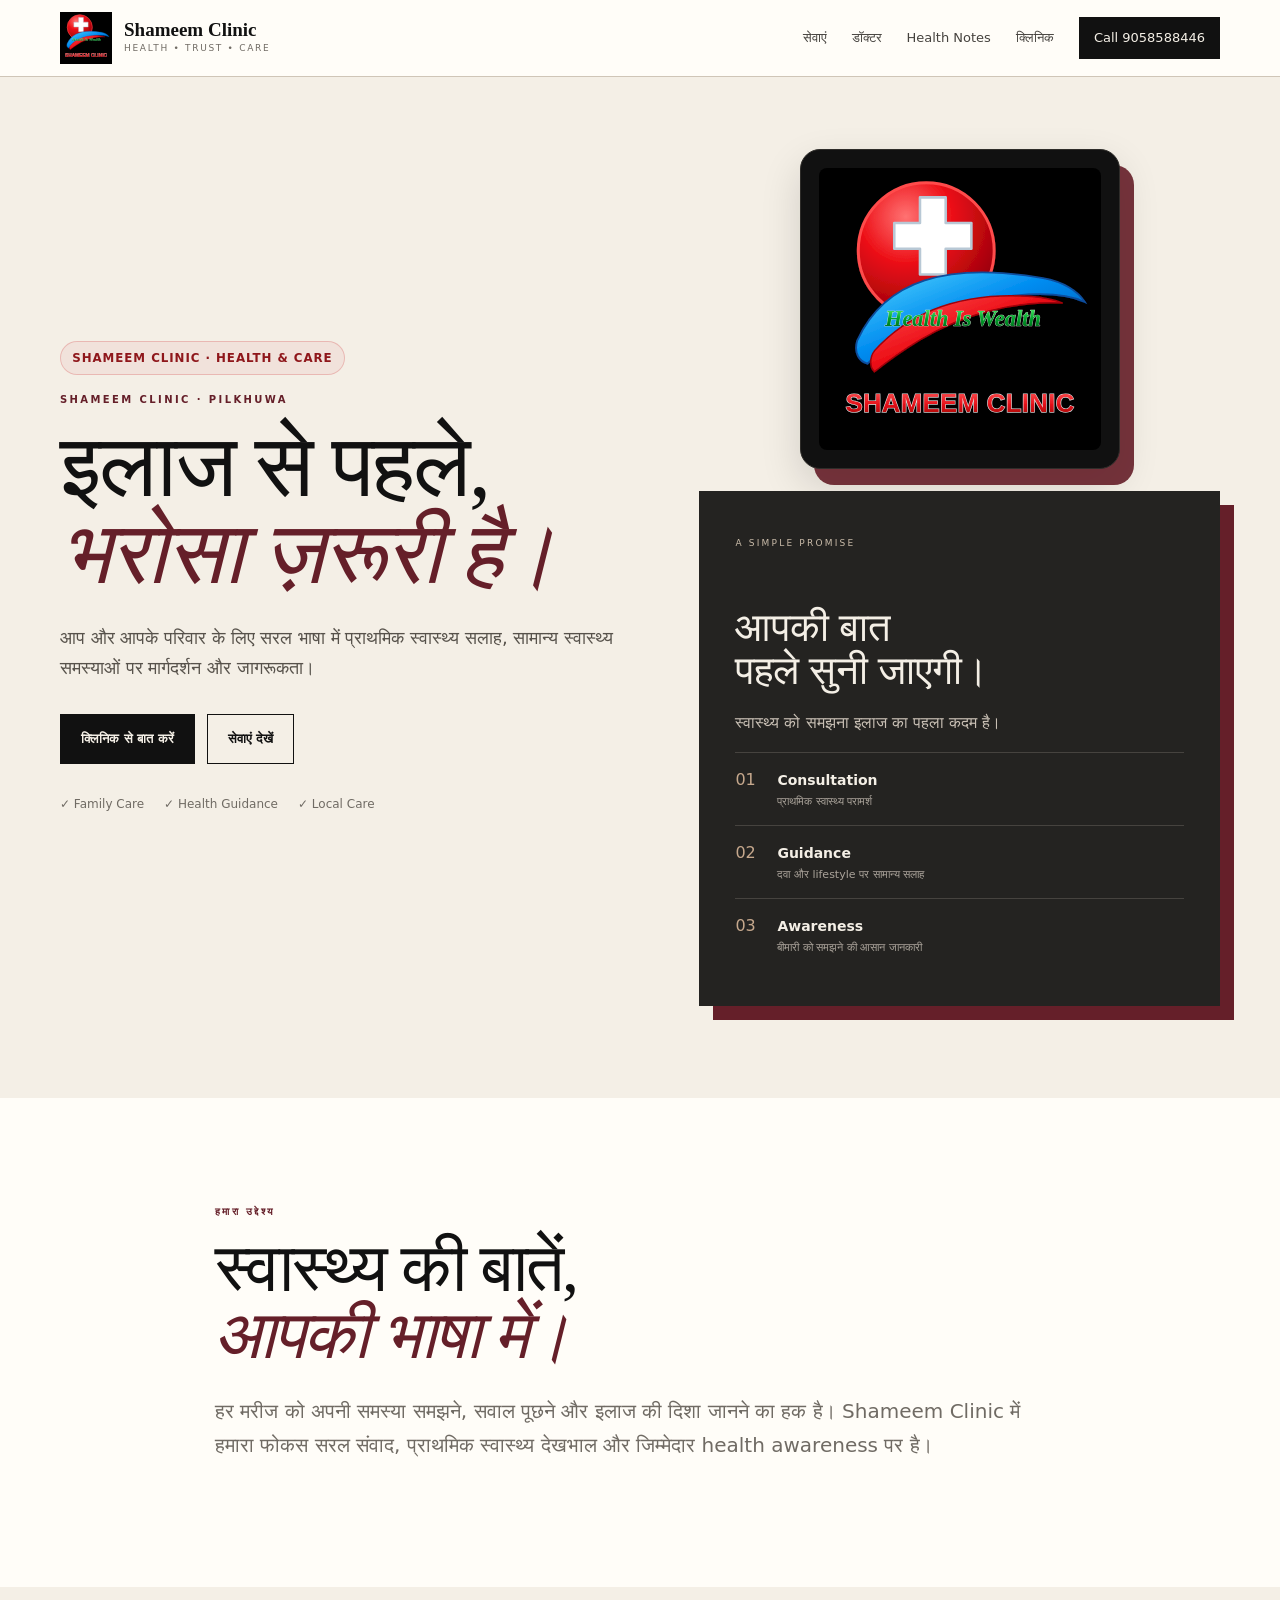
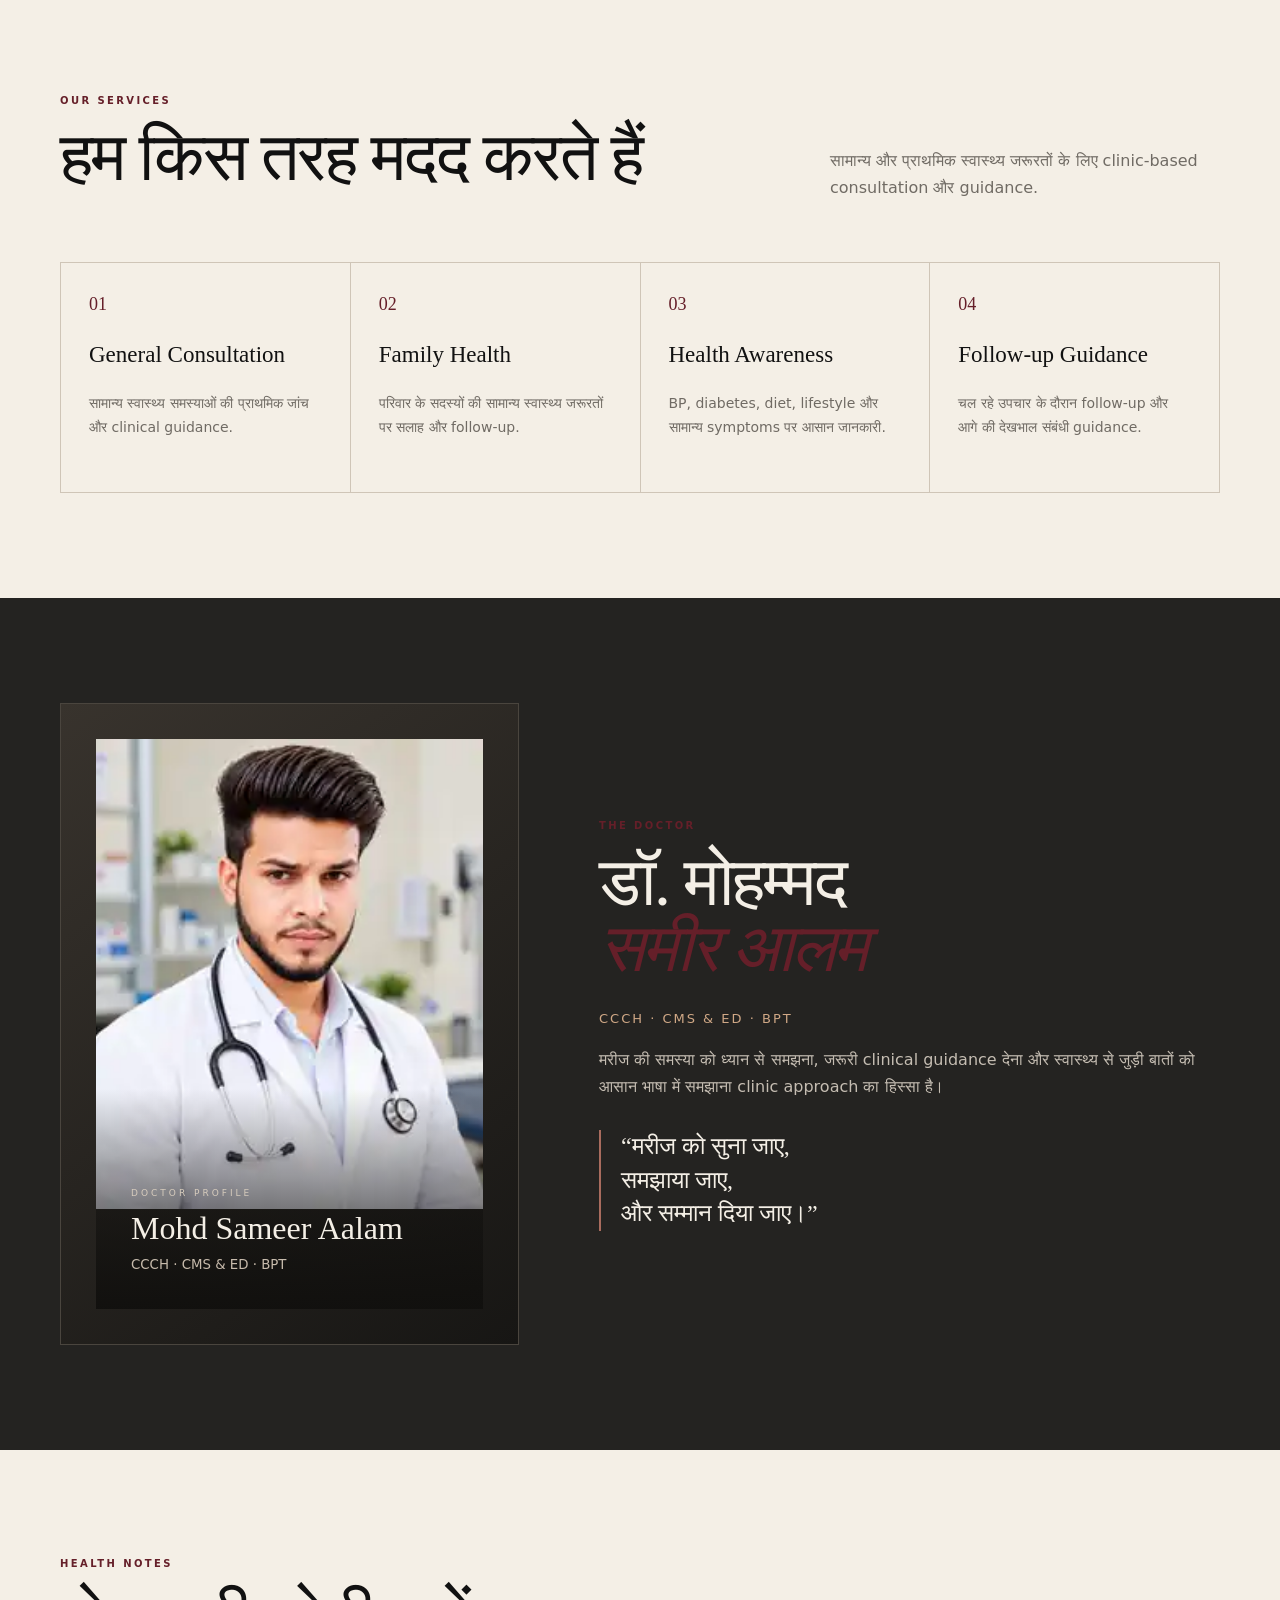
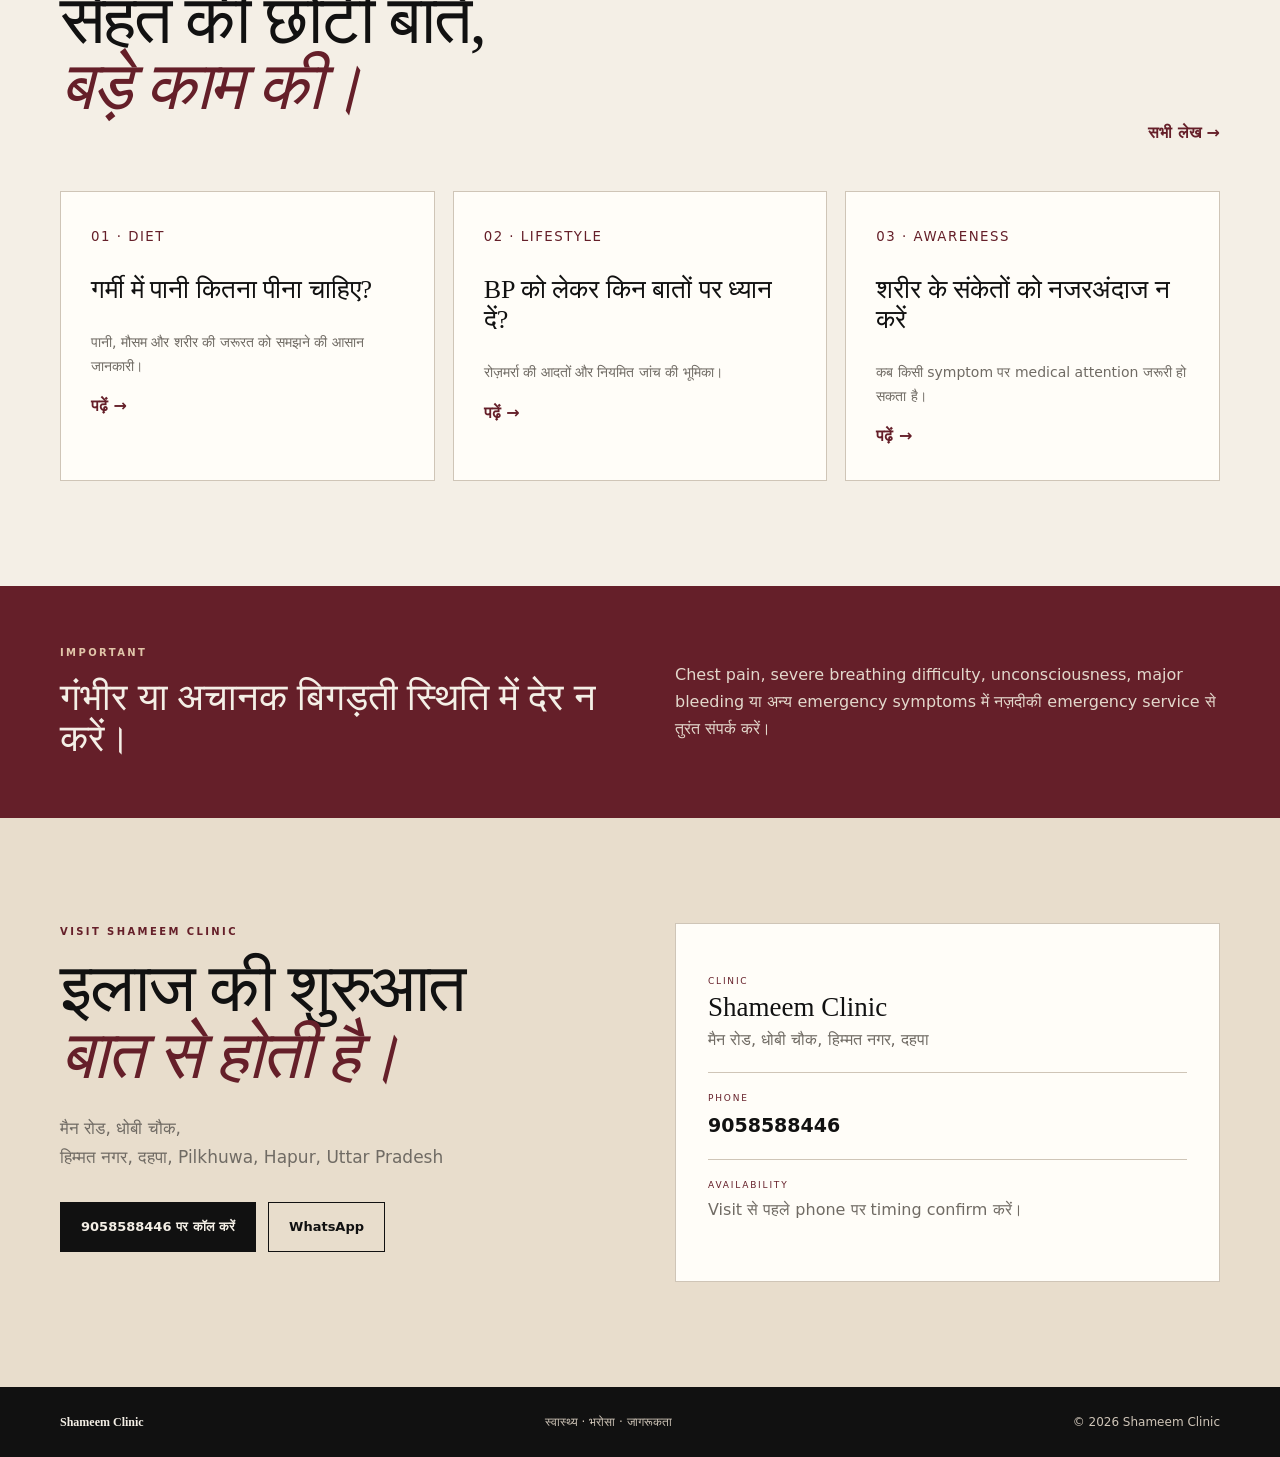
==== commit 20f0e380: "Replace website logo with updated Shameem Clinic logo" ====
--- a/index.html
+++ b/index.html
@@ -8,14 +8,14 @@
 <meta name="theme-color" content="#c82026">
 <meta property="og:title" content="Shameem Clinic | Pilkhuwa, Hapur">
 <meta property="og:description" content="सरल भाषा में स्वास्थ्य सलाह और प्राथमिक स्वास्थ्य सेवाएं।">
-<link rel="icon" type="image/webp" href="assets/shameem-clinic-logo-final.webp">
+<link rel="icon" type="image/svg+xml" href="assets/shameem-clinic-logo-updated.svg">
 <link rel="stylesheet" href="assets/style.css">
 </head>
 <body>
 <header class="site-header">
   <div class="container nav-wrap">
     <a class="brand" href="#home" aria-label="Shameem Clinic home">
-      <img class="brand-logo" src="assets/shameem-clinic-logo-final.webp" alt="Shameem Clinic logo">
+      <img class="brand-logo" src="assets/shameem-clinic-logo-updated.svg" alt="Shameem Clinic logo">
       <span class="brand-copy"><strong>Shameem Clinic</strong><small>Health • Trust • Care</small></span>
     </a>
     <button class="menu-btn" aria-label="Menu" aria-expanded="false" aria-controls="main-nav">☰</button>
@@ -45,7 +45,7 @@
     <div class="hero-visual">
       <div class="hero-logo-wrap">
         <div class="hero-logo-plate">
-          <img class="sc-hero-logo" src="assets/shameem-clinic-logo-final.webp" alt="Shameem Clinic logo — Health Is Wealth" loading="eager">
+          <img class="sc-hero-logo" src="assets/shameem-clinic-logo-updated.svg" alt="Shameem Clinic logo — Health Is Wealth" loading="eager">
         </div>
       </div>
       <aside class="hero-card">
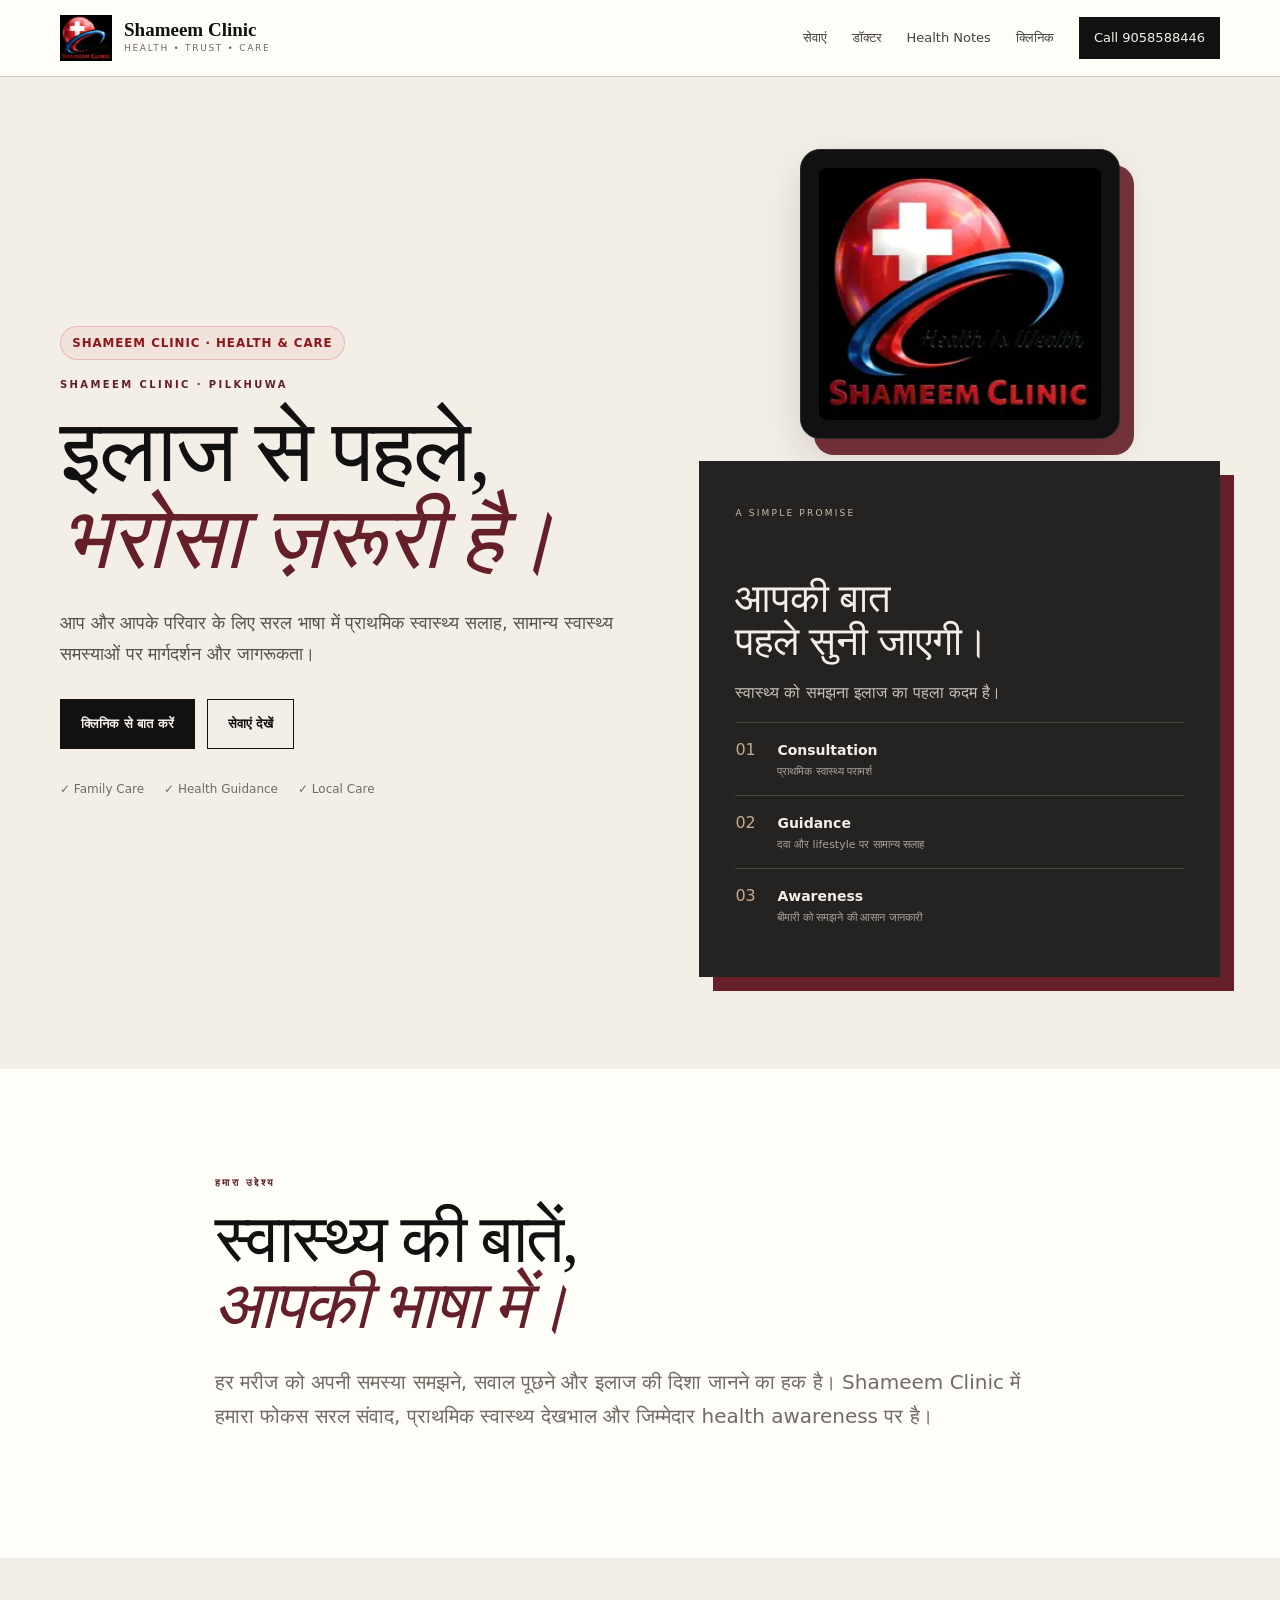
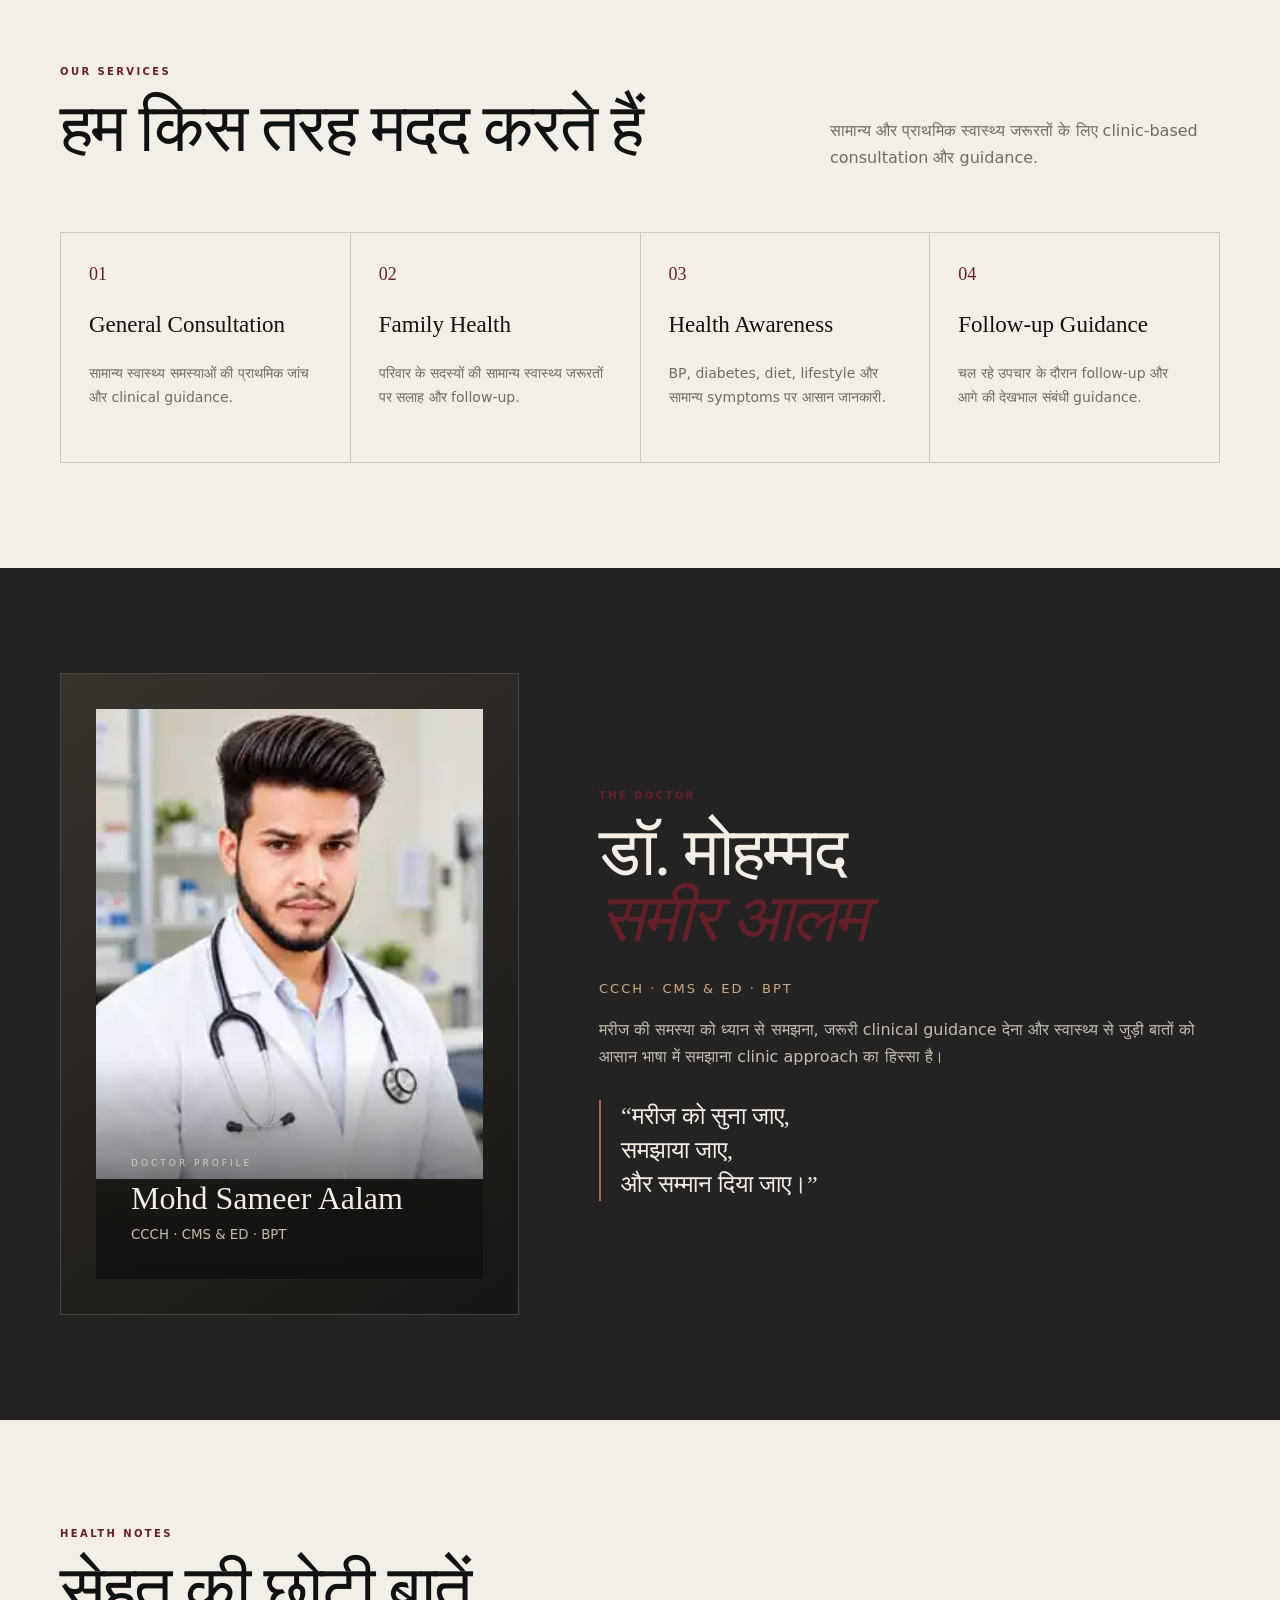
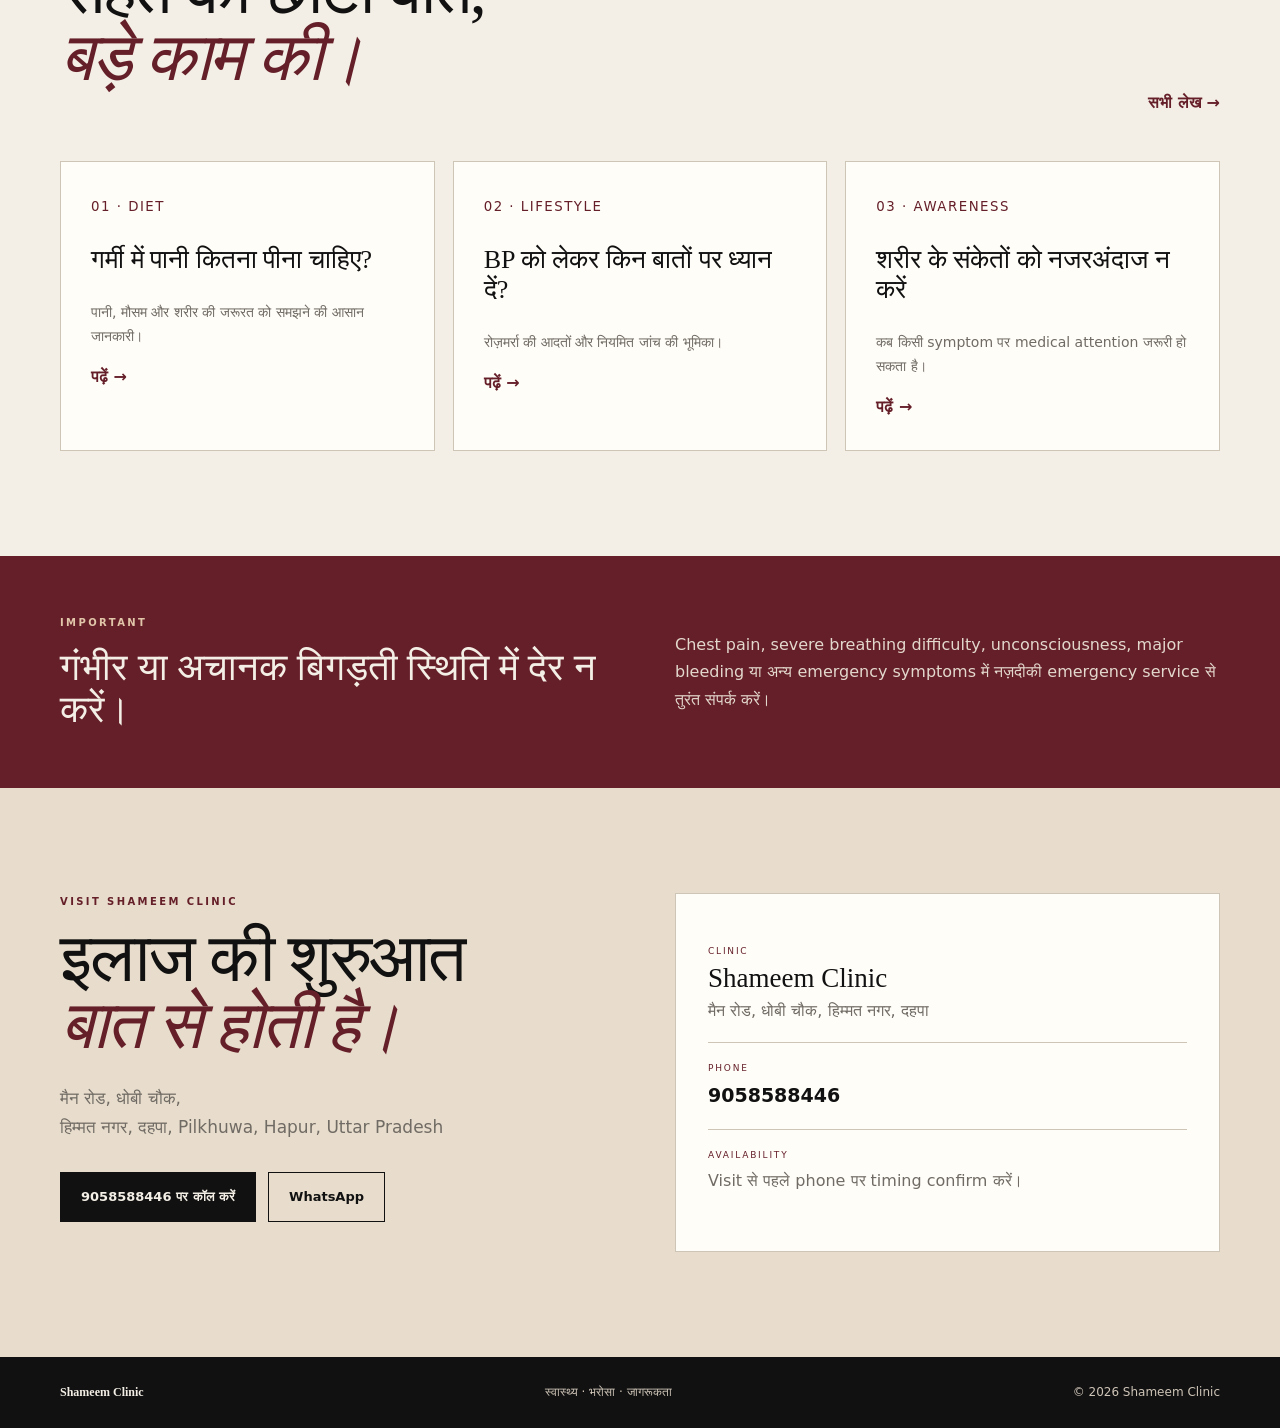
==== commit 9157bb52: "Restore raster clinic logo and remove SVG replacement" ====
--- a/index.html
+++ b/index.html
@@ -8,14 +8,14 @@
 <meta name="theme-color" content="#c82026">
 <meta property="og:title" content="Shameem Clinic | Pilkhuwa, Hapur">
 <meta property="og:description" content="सरल भाषा में स्वास्थ्य सलाह और प्राथमिक स्वास्थ्य सेवाएं।">
-<link rel="icon" type="image/svg+xml" href="assets/shameem-clinic-logo-updated.svg">
+<link rel="icon" type="image/webp" href="assets/shameem-clinic-logo-final.webp">
 <link rel="stylesheet" href="assets/style.css">
 </head>
 <body>
 <header class="site-header">
   <div class="container nav-wrap">
     <a class="brand" href="#home" aria-label="Shameem Clinic home">
-      <img class="brand-logo" src="assets/shameem-clinic-logo-updated.svg" alt="Shameem Clinic logo">
+      <img class="brand-logo" src="assets/shameem-clinic-logo-final.webp" alt="Shameem Clinic logo">
       <span class="brand-copy"><strong>Shameem Clinic</strong><small>Health • Trust • Care</small></span>
     </a>
     <button class="menu-btn" aria-label="Menu" aria-expanded="false" aria-controls="main-nav">☰</button>
@@ -45,7 +45,7 @@
     <div class="hero-visual">
       <div class="hero-logo-wrap">
         <div class="hero-logo-plate">
-          <img class="sc-hero-logo" src="assets/shameem-clinic-logo-updated.svg" alt="Shameem Clinic logo — Health Is Wealth" loading="eager">
+          <img class="sc-hero-logo" src="assets/shameem-clinic-logo-final.webp" alt="Shameem Clinic logo — Health Is Wealth" loading="eager">
         </div>
       </div>
       <aside class="hero-card">
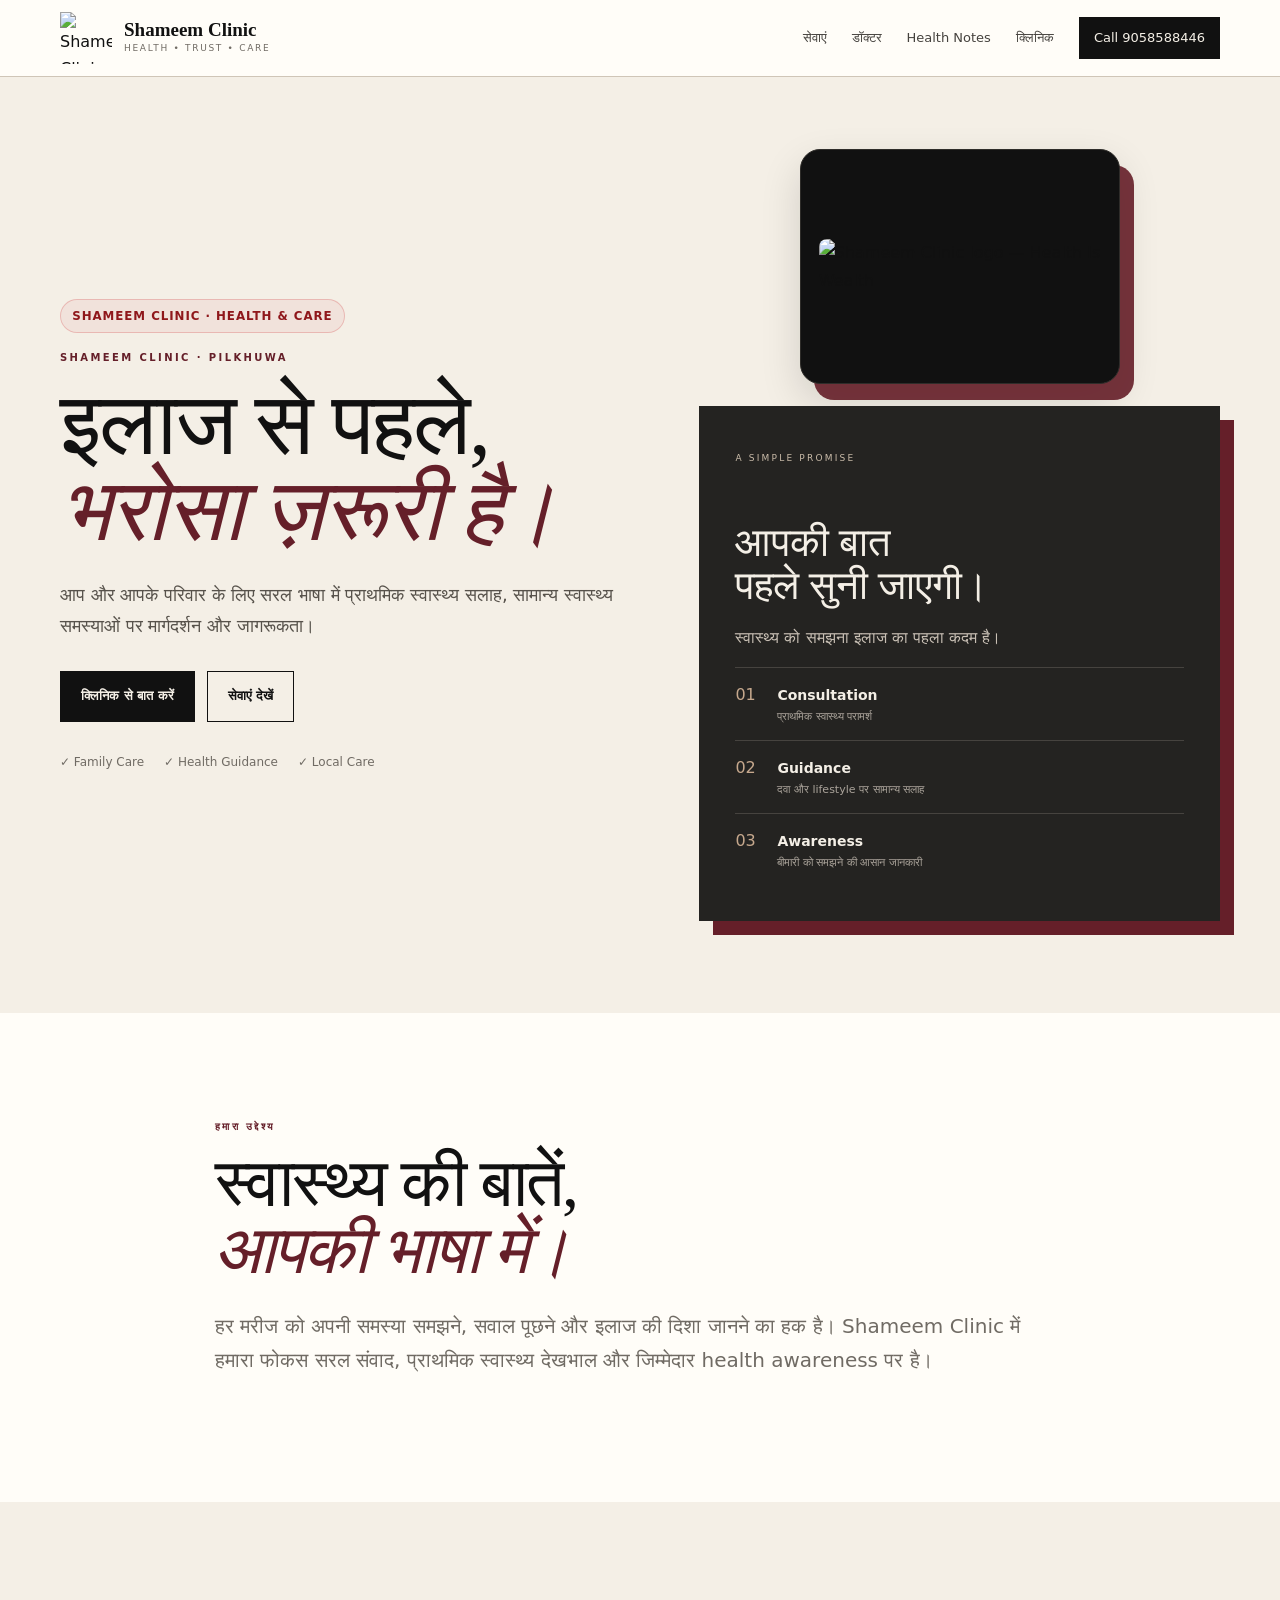
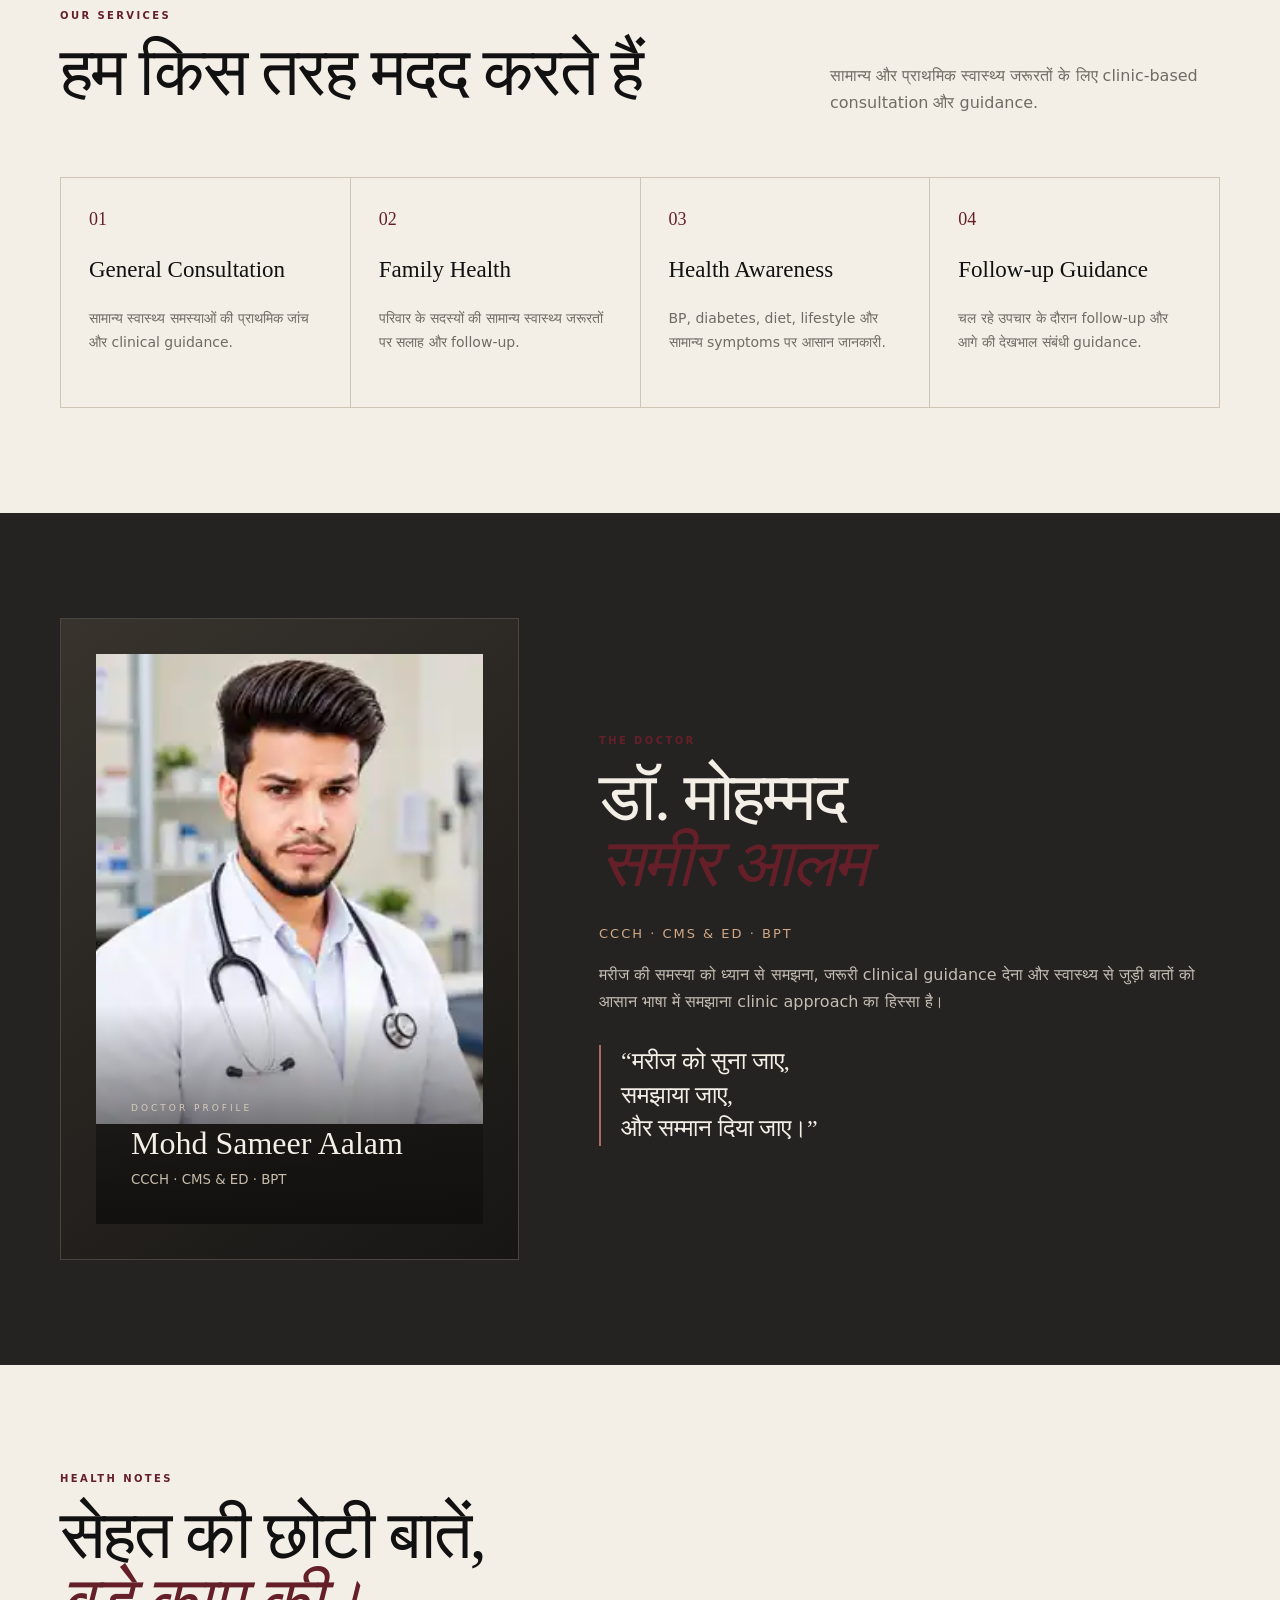
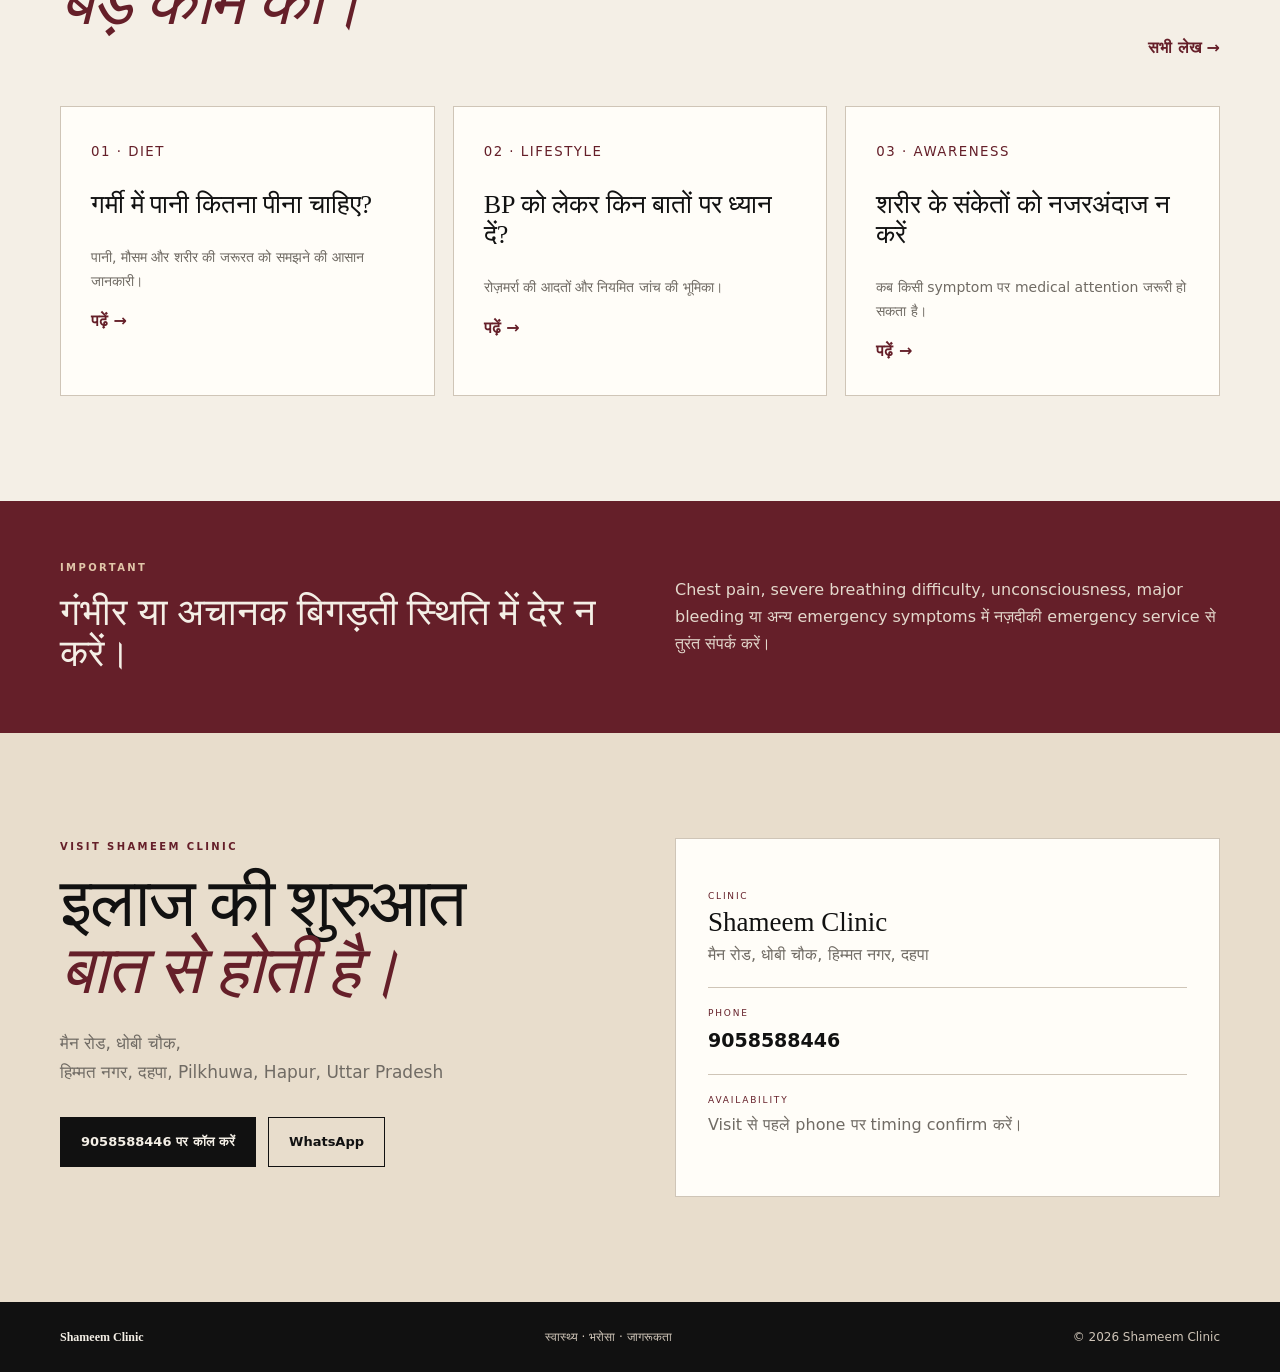
==== commit 450b97f7: "Refresh clinic logo cache reference" ====
--- a/index.html
+++ b/index.html
@@ -8,14 +8,14 @@
 <meta name="theme-color" content="#c82026">
 <meta property="og:title" content="Shameem Clinic | Pilkhuwa, Hapur">
 <meta property="og:description" content="सरल भाषा में स्वास्थ्य सलाह और प्राथमिक स्वास्थ्य सेवाएं।">
-<link rel="icon" type="image/webp" href="assets/shameem-clinic-logo-final.webp">
+<link rel="icon" type="image/webp" href="assets/shameem-clinic-logo-final.webp?v=20261002-final">
 <link rel="stylesheet" href="assets/style.css">
 </head>
 <body>
 <header class="site-header">
   <div class="container nav-wrap">
     <a class="brand" href="#home" aria-label="Shameem Clinic home">
-      <img class="brand-logo" src="assets/shameem-clinic-logo-final.webp" alt="Shameem Clinic logo">
+      <img class="brand-logo" src="assets/shameem-clinic-logo-final.webp?v=20261002-final" alt="Shameem Clinic logo">
       <span class="brand-copy"><strong>Shameem Clinic</strong><small>Health • Trust • Care</small></span>
     </a>
     <button class="menu-btn" aria-label="Menu" aria-expanded="false" aria-controls="main-nav">☰</button>
@@ -45,7 +45,7 @@
     <div class="hero-visual">
       <div class="hero-logo-wrap">
         <div class="hero-logo-plate">
-          <img class="sc-hero-logo" src="assets/shameem-clinic-logo-final.webp" alt="Shameem Clinic logo — Health Is Wealth" loading="eager">
+          <img class="sc-hero-logo" src="assets/shameem-clinic-logo-final.webp?v=20261002-final" alt="Shameem Clinic logo — Health Is Wealth" loading="eager">
         </div>
       </div>
       <aside class="hero-card">
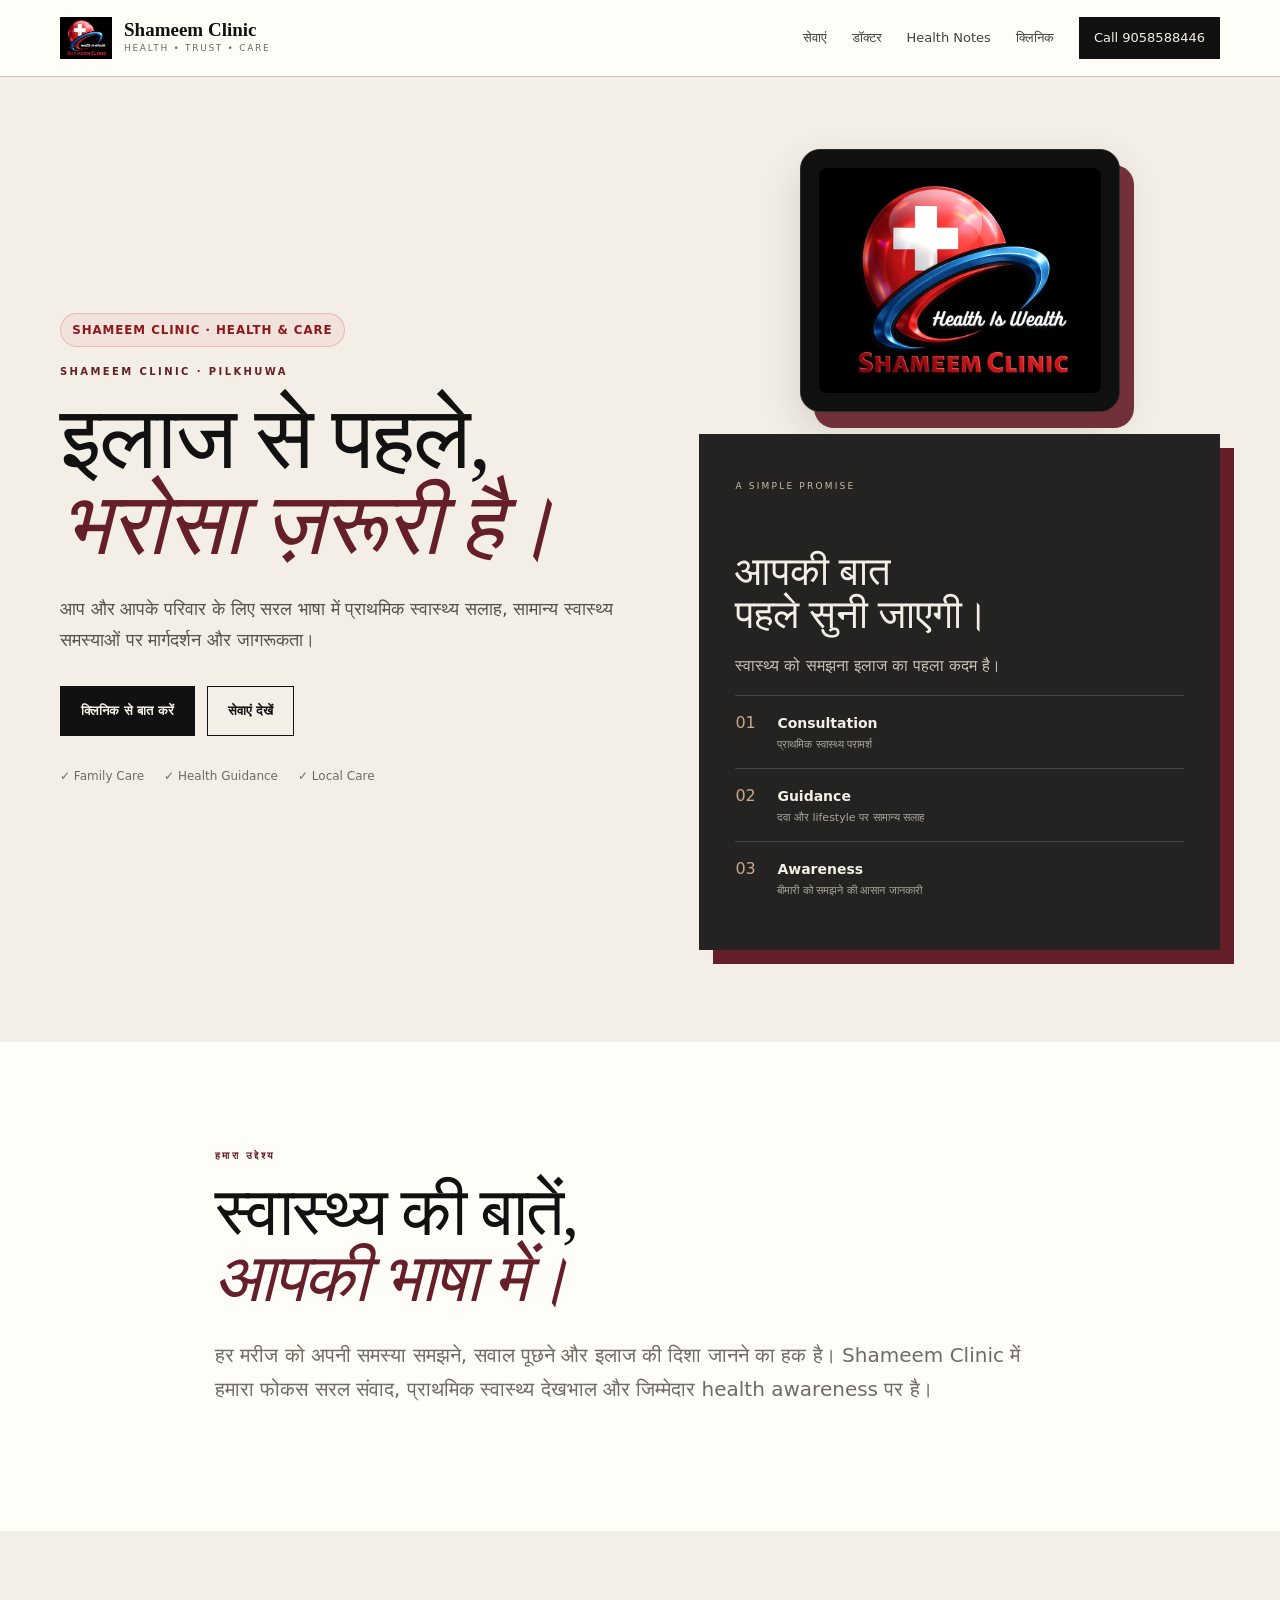
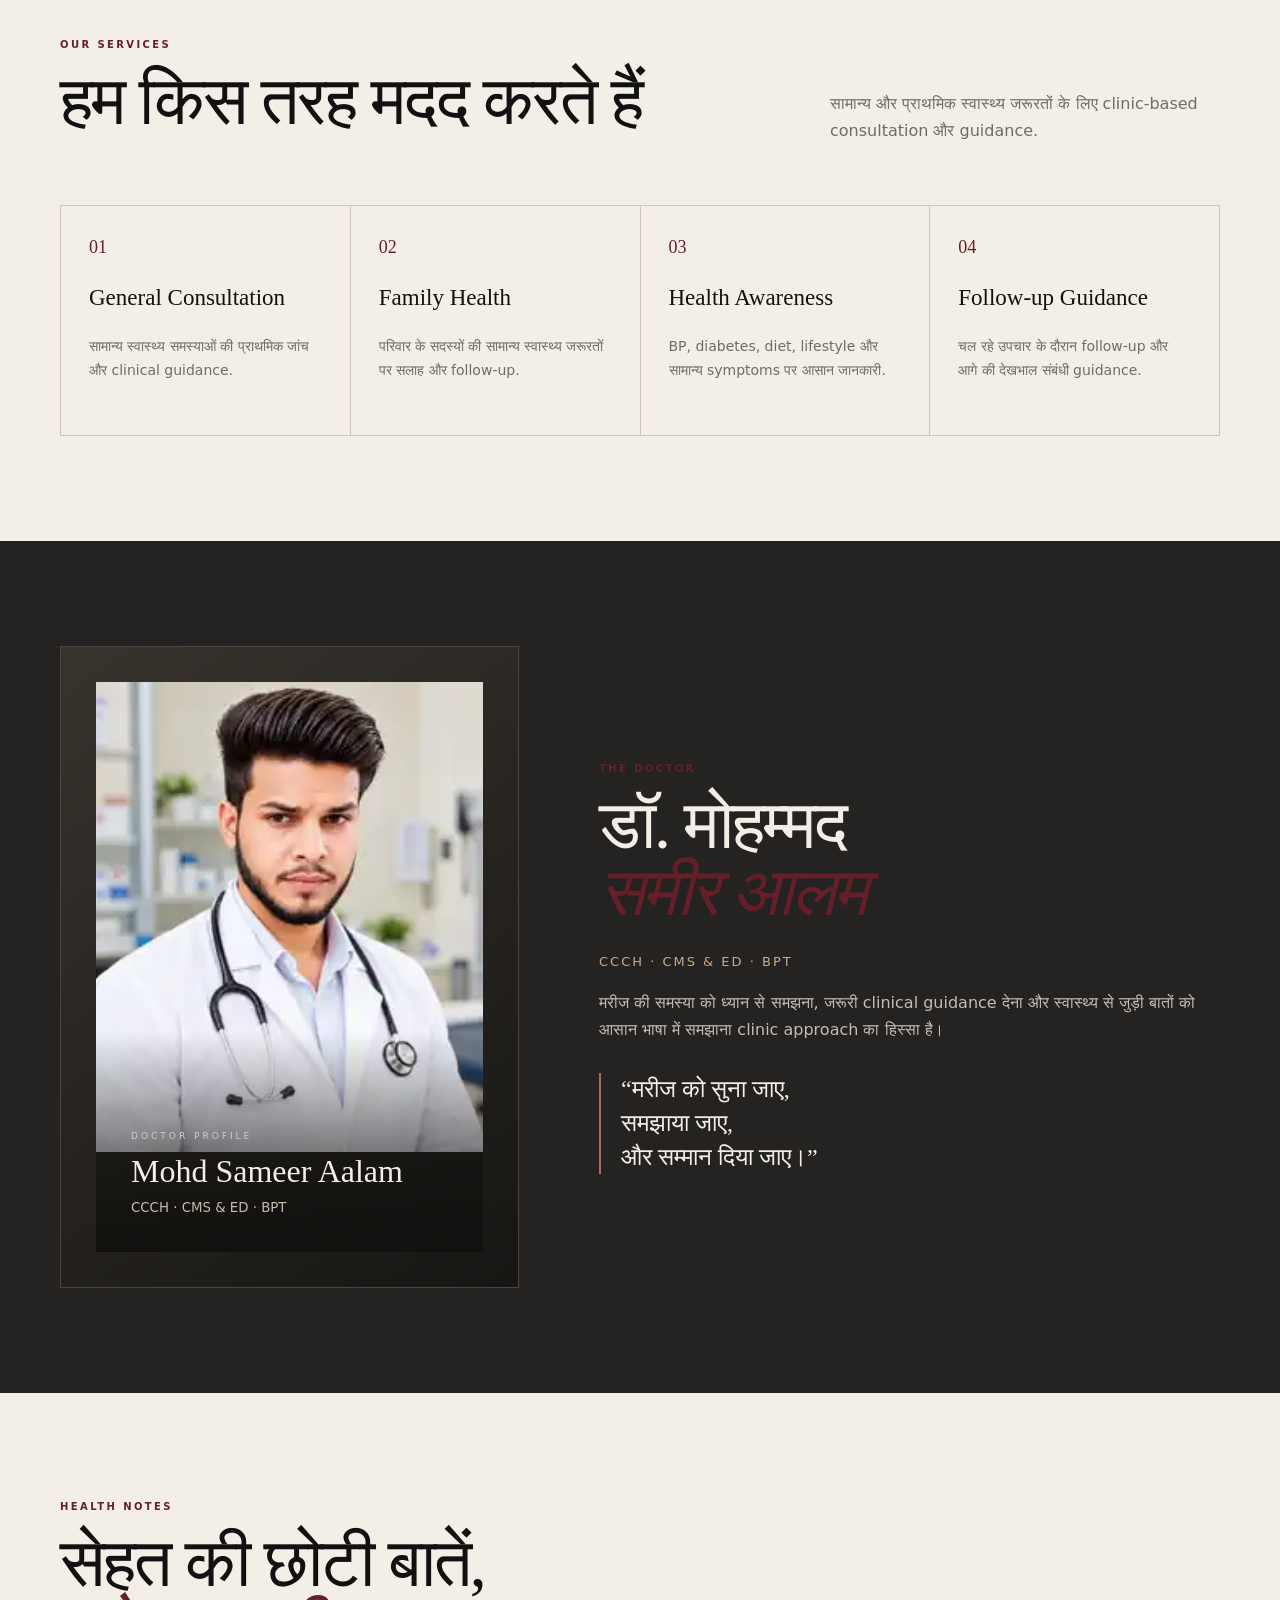
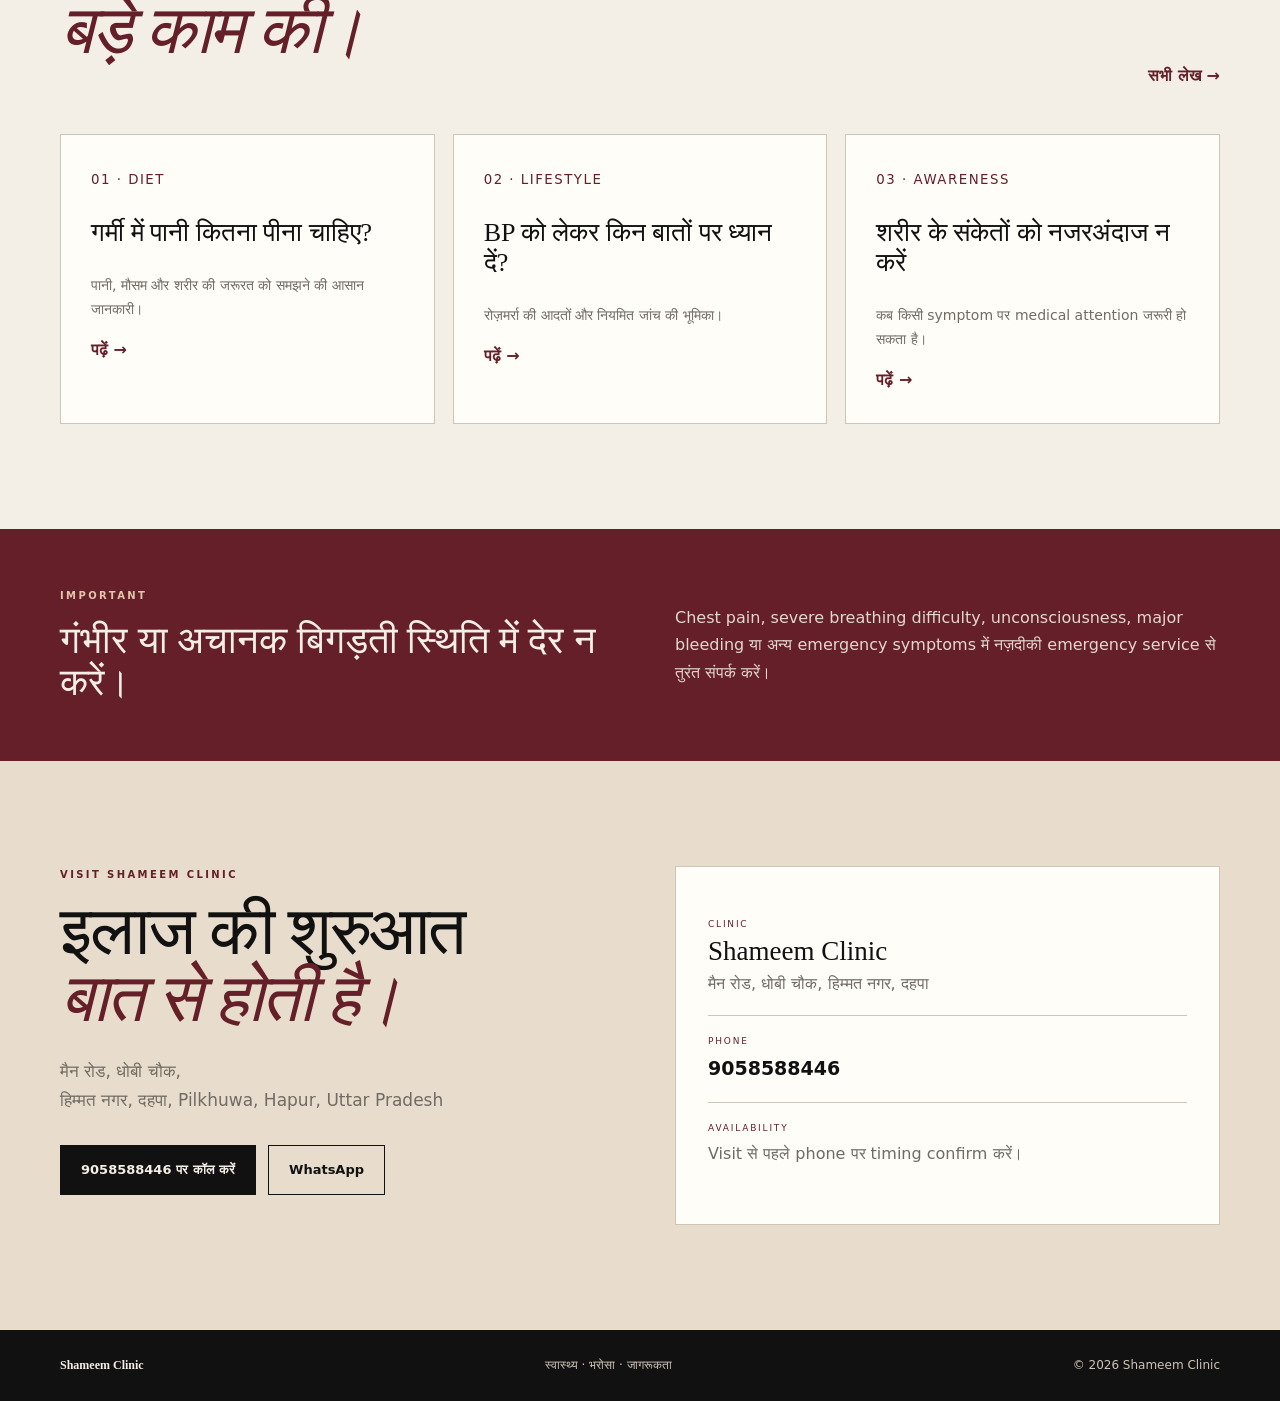
==== commit d68c2d7d: "Fix broken logo reference to valid image asset" ====
--- a/index.html
+++ b/index.html
@@ -8,14 +8,14 @@
 <meta name="theme-color" content="#c82026">
 <meta property="og:title" content="Shameem Clinic | Pilkhuwa, Hapur">
 <meta property="og:description" content="सरल भाषा में स्वास्थ्य सलाह और प्राथमिक स्वास्थ्य सेवाएं।">
-<link rel="icon" type="image/webp" href="assets/shameem-clinic-logo-final.webp?v=20261002-final">
+<link rel="icon" type="image/webp" href="assets/shameem-clinic-logo.jpg?v=20261002">
 <link rel="stylesheet" href="assets/style.css">
 </head>
 <body>
 <header class="site-header">
   <div class="container nav-wrap">
     <a class="brand" href="#home" aria-label="Shameem Clinic home">
-      <img class="brand-logo" src="assets/shameem-clinic-logo-final.webp?v=20261002-final" alt="Shameem Clinic logo">
+      <img class="brand-logo" src="assets/shameem-clinic-logo.jpg?v=20261002" alt="Shameem Clinic logo">
       <span class="brand-copy"><strong>Shameem Clinic</strong><small>Health • Trust • Care</small></span>
     </a>
     <button class="menu-btn" aria-label="Menu" aria-expanded="false" aria-controls="main-nav">☰</button>
@@ -45,7 +45,7 @@
     <div class="hero-visual">
       <div class="hero-logo-wrap">
         <div class="hero-logo-plate">
-          <img class="sc-hero-logo" src="assets/shameem-clinic-logo-final.webp?v=20261002-final" alt="Shameem Clinic logo — Health Is Wealth" loading="eager">
+          <img class="sc-hero-logo" src="assets/shameem-clinic-logo.jpg?v=20261002" alt="Shameem Clinic logo — Health Is Wealth" loading="eager">
         </div>
       </div>
       <aside class="hero-card">
